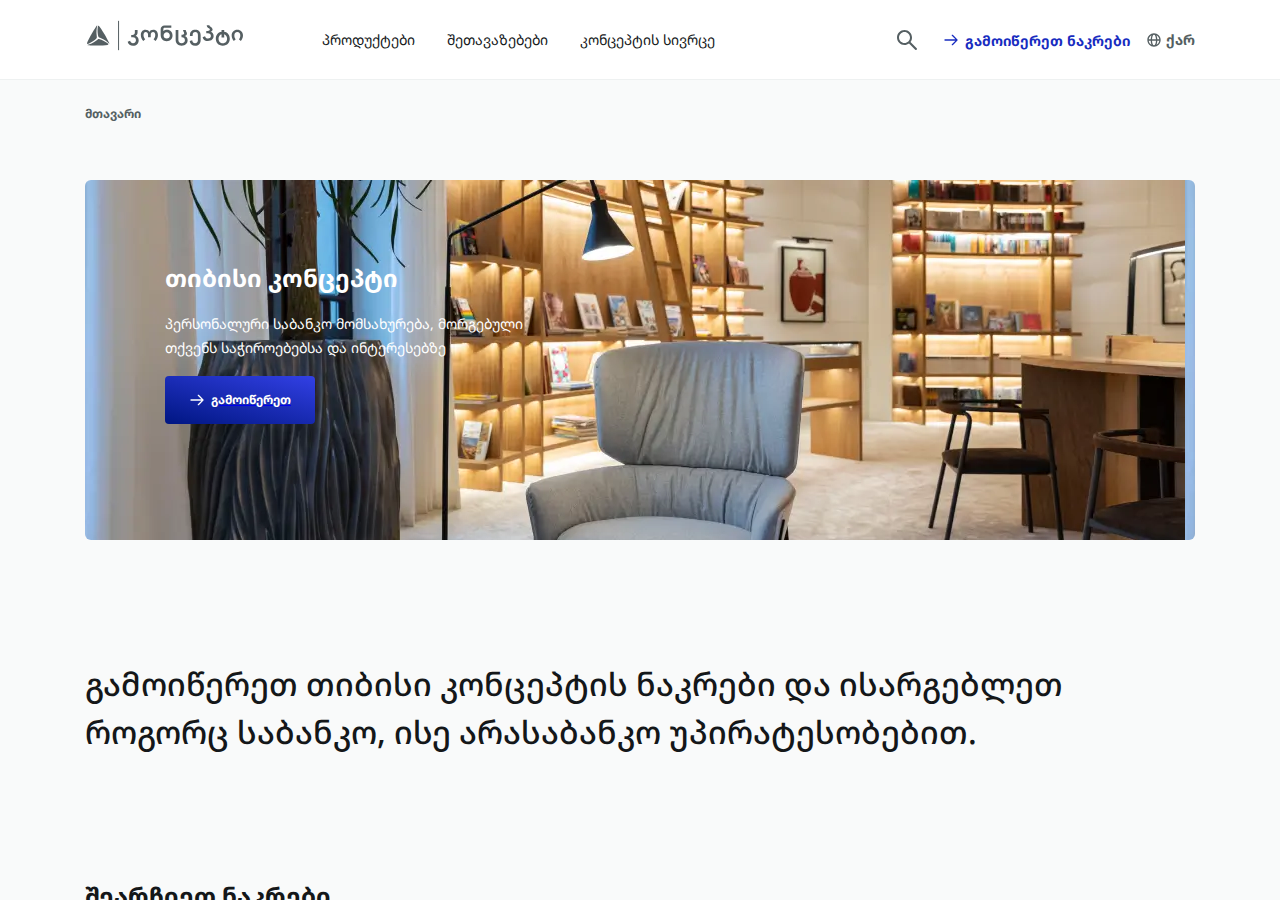
==== index.html @ fa8f5ee3 "added packages section" ====
<!DOCTYPE html>
<html lang="en">
  <head>
    <meta charset="UTF-8" />
    <meta name="viewport" content="width=device-width, initial-scale=1.0" />
    <link rel="preconnect" href="https://fonts.googleapis.com" />
    <link rel="preconnect" href="https://fonts.gstatic.com" crossorigin />
    <link
      href="https://fonts.googleapis.com/css2?family=Noto+Sans+Georgian:wght@100..900&display=swap"
      rel="stylesheet"
    />
    <link rel="stylesheet" href="./css/reset.css" />
    <link rel="stylesheet" href="./css/styles.css" />
    <link rel="stylesheet" href="./css/header.css" />
    <link rel="stylesheet" href="./css/content.css" />
    <title>თიბისი კონცეპტი | TBC Concept</title>
  </head>
  <body>
    <div class="wrapper">
      <div class="default-layout">
        <header class="header">
          <div class="header-container">
            <div class="header-logo">
              <svg
                id="Layer_1"
                data-name="Layer 1"
                xmlns="http://www.w3.org/2000/svg"
                version="1.1"
                width="165"
                height="32"
                viewbox="0 0 165 32"
                fill="currentColor"
              >
                <path
                  d="M81.72,12.35c-1.84,0-3.11,1.39-3.11,3.09s1.15,3.09,3.11,3.09,3.1-1.39,3.1-3.09-1.26-3.09-3.1-3.09ZM68.36,9.65c2.85,0,4.6,2.21,4.6,5.38h0c0,2.48-.88,4.38-2.47,5.91l-1.94-1.63c.9-1.01,1.71-2.58,1.71-4.27,0-1.81-.91-2.92-2.24-2.92s-2.27.86-2.27,2.67v2.57h-2.71v-2.57c0-1.81-.94-2.67-2.27-2.67s-2.24,1.11-2.24,2.92v.16c.05,1.64.83,3.14,1.71,4.12l-1.94,1.63c-1.59-1.53-2.47-3.42-2.47-5.9h0s0-.14,0-.14c.05-3.1,1.78-5.24,4.6-5.24,1.99,0,3.4.9,3.96,2.25.57-1.35,1.97-2.25,3.96-2.25ZM152.31,9.65c3.48,0,5.68,2.6,5.68,5.72,0,2.34-.77,4.13-2.16,5.57l-1.95-1.61c1.09-1.4,1.41-2.67,1.41-3.95,0-1.83-1.02-3.27-2.97-3.27s-2.97,1.44-2.97,3.27c0,1.28.31,2.55,1.41,3.95l-1.95,1.61c-1.39-1.44-2.16-3.23-2.16-5.57,0-3.11,2.2-5.72,5.68-5.72ZM124.49,5.33v.12c0,1.21,3.11,1.73,3.11,4.12,0,1.18-.93,2-2.04,2.25,1.9.61,3.08,2.11,3.08,4.27,0,2.87-2.15,4.97-5.7,4.97-2.57,0-4.77-1.44-5.34-3.91l2.44-1.01c.39,1.49,1.5,2.45,2.9,2.45,1.97,0,2.97-1.15,2.97-2.55,0-1.64-1.15-2.68-2.97-2.68h-1.67v-2.45h1.52c1.31,0,2.08-.49,2.08-1.33,0-1.54-3.11-1.58-3.11-4.06v-.18h2.73ZM86.32,5.41v2.45h-6.62c-.99,0-1.33.59-1.33,1.33v2.1c.78-1.19,2.48-1.55,3.64-1.55,3.5,0,5.52,2.52,5.52,5.7s-2.18,5.7-5.81,5.7-6.05-2.43-6.05-6.2v-5.67c0-2.13,1.44-3.86,3.88-3.86h6.78ZM136.74,14.33c-2.26.48-3.15,2.49-3.2,4.38.06,2.17,1.21,4.49,4.27,4.49s4.21-2.32,4.27-4.49c-.05-1.86-.9-3.82-3.07-4.35.07.39.21,1.28.21,1.99v1.19h-2.71v-1.19c0-.72.15-1.65.22-2.02ZM139.23,9.94v.57c0,.42-.05.92-.11,1.33,3.88.56,5.69,3.65,5.69,6.87,0,3.56-2.22,6.96-7,6.96s-7-3.4-7-6.96c0-3.25,1.85-6.37,5.81-6.88-.06-.41-.11-.89-.11-1.31v-.57h2.71ZM100.78,9.94v.12c0,1.49,1.15,1.84,1.15,3.41,0,1.49-.97,2.24-2.37,2.52,2.02.55,3.08,1.93,3.08,4.21,0,3.04-2.2,5.46-6,5.46s-5.98-2.55-5.98-5.68v-10.05h2.71v10.05c0,1.65,1.1,3.2,3.27,3.2s3.27-1.45,3.27-3.05c0-1.78-1.15-2.93-2.97-2.93h-.46v-2.45h1.04c1.04,0,1.67-.55,1.67-1.39,0-1.22-1.15-1.44-1.15-3.26v-.18h2.73ZM110.29,9.65c3.31,0,5.35,1.92,5.35,5.35v5.39c0,3.05-2.1,5.28-5.47,5.28-3.02,0-5.13-1.65-5.47-4.69l2.48-.69c.22,1.93,1.31,2.91,2.85,2.91,2.04,0,2.88-1.26,2.88-2.86v-5.31c0-1.66-.89-2.92-2.62-2.92s-2.64,1.26-2.64,2.92v.97h-2.71v-.99c0-3.42,2.03-5.35,5.35-5.35ZM52.59,9.94v2.38c0,1.67-.69,2.85-1.98,3.5,1.93.71,3.08,2.3,3.08,4.58,0,3.05-2.15,5.28-5.7,5.28-2.57,0-4.77-1.44-5.34-3.91l2.44-1.01c.39,1.49,1.5,2.45,2.9,2.45,1.97,0,2.97-1.26,2.97-2.86,0-1.78-1.15-2.99-2.97-2.99h-1.79v-2.45h1.18c1.69,0,2.48-.99,2.48-2.38v-2.57h2.73Z"
                  class="cls-2"
                ></path>
                <path
                  d="M13.92,5.92c.11.06.26.23.29.26,1.47,1.7,4.2,6.2,5.31,8.09,1.39,2.36,4.58,8.29,4.85,9.07.03.08,0,.18-.07.23-.08.05-.17.09-.4-.15-1.24-1.25-4.11-3.68-8.84-5.6-.25-.1-.47-.19-.68-.28-.66-.33-1.03-.82-1.21-1.5-.53-2.01-.91-5.76-.39-9,.02-.11.08-.5.21-.8.21-.45.6-.5.92-.32ZM12.14,5.48c.09.04.16.1.07.41-.47,1.7-1.14,5.39-.45,10.44.04.26.07.5.09.73.04.74-.2,1.3-.69,1.79-1.48,1.46-4.54,3.66-7.61,4.83-.11.04-.47.18-.8.21-.5.05-.74-.26-.74-.63,0-.13.07-.34.08-.38.74-2.12,3.29-6.73,4.37-8.63,1.35-2.38,4.91-8.1,5.45-8.73.05-.07.15-.1.23-.06ZM14.62,19.18c2.01.55,5.45,2.09,8,4.16.09.07.39.32.58.58.29.41.14.77-.18.95-.11.06-.33.11-.37.12-2.21.42-7.48.53-9.67.54-2.74.02-9.49-.19-10.3-.34-.09-.01-.16-.08-.17-.17,0-.1,0-.19.32-.27,1.71-.45,5.25-1.71,9.28-4.84.21-.16.4-.31.58-.44.62-.41,1.23-.48,1.9-.3Z"
                  class="cls-2"
                ></path>
                <rect
                  x="33.06"
                  y=".84"
                  width=".99"
                  height="29.32"
                  class="cls-1"
                ></rect>
              </svg>
            </div>
            <nav class="header-navigation">
              <div class="nav-btn-wrapper">
                <div class="nav-btn">
                  <p>პროდუქტები</p>
                </div>
                <div class="nav-btn-dropdown"></div>
              </div>
              <div class="nav-btn-wrapper">
                <div class="nav-btn">შეთავაზებები</div>
                <div class="nav-btn-dropdown"></div>
              </div>
              <div class="nav-btn-wrapper">
                <div class="nav-btn">კონცეპტის სივრცე</div>
                <div class="nav-btn-dropdown"></div>
              </div>
            </nav>
            <div class="header-right-section">
              <div class="search-btn">
                <svg
                  width="24"
                  height="24"
                  viewbox="0 0 24 24"
                  fill="currentColor"
                  xmlns="http://www.w3.org/2000/svg"
                >
                  <path
                    d="M21.7 20.3L15.5 14C16.5 12.7 17 11.2 17 9.5C17 5.4 13.6 2 9.5 2C5.4 2 2 5.4 2 9.5C2 13.6 5.4 17 9.5 17C11.2 17 12.8 16.4 14 15.5L20.2 21.7C20.4 21.9 20.7 22 20.9 22C21.1 22 21.4 21.9 21.6 21.7C22.1 21.3 22.1 20.7 21.7 20.3ZM4 9.5C4 6.5 6.5 4 9.5 4C12.5 4 15 6.5 15 9.5C15 12.5 12.5 15 9.5 15C6.5 15 4 12.5 4 9.5Z"
                  ></path>
                </svg>
              </div>
              <a
                href="./redirect-page.html"
                target="_blank"
                class="arrow-box-redirect"
                ><div class="arrow-btn">
                  <svg
                    width="16"
                    height="16"
                    viewbox="0 0 16 16"
                    fill="currentColor"
                    xmlns="http://www.w3.org/2000/svg"
                  >
                    <path
                      d="M9.7987 2.86675L14.4654 7.53341C14.732 7.80008 14.732 8.20008 14.4654 8.46675L9.7987 13.1334C9.53203 13.4001 9.13203 13.4001 8.86537 13.1334C8.5987 12.8667 8.5987 12.4667 8.86537 12.2001L12.3987 8.66675H1.9987C1.5987 8.66675 1.33203 8.40008 1.33203 8.00008C1.33203 7.60008 1.5987 7.33341 1.9987 7.33341H12.3987L8.86537 3.80008C8.73203 3.66675 8.66536 3.53341 8.66536 3.33341C8.66536 3.13341 8.73203 3.00008 8.86537 2.86675C9.13203 2.60008 9.53203 2.60008 9.7987 2.86675Z"
                    ></path>
                  </svg>
                </div>
                <div class="arrow-box-text">გამოიწერეთ ნაკრები</div></a
              >
              <div class="lang-box">
                <div class="lang-icon">
                  <svg
                    width="16"
                    height="16"
                    viewbox="0 0 16 16"
                    fill="currentColor"
                    xmlns="http://www.w3.org/2000/svg"
                  >
                    <path
                      d="M14.6654 7.99992C14.6654 4.32659 11.672 1.33325 7.9987 1.33325C4.32536 1.33325 1.33203 4.32659 1.33203 7.99992C1.33203 11.6733 4.32536 14.6666 7.9987 14.6666C11.672 14.6666 14.6654 11.6733 14.6654 7.99992ZM13.2854 7.33325H11.3187C11.2587 5.83325 10.972 4.37325 10.4587 3.26659C11.9787 4.05992 13.072 5.55992 13.292 7.33325H13.2854ZM7.9987 13.3333C6.9787 13.3333 6.1387 11.2999 6.0187 8.66659H9.98536C9.86536 11.2999 9.02536 13.3333 8.00536 13.3333H7.9987ZM6.0187 7.33325C6.1387 4.69992 6.9787 2.66659 7.9987 2.66659C9.0187 2.66659 9.8587 4.69992 9.9787 7.33325H6.01203H6.0187ZM5.54536 3.26659C5.02536 4.37325 4.74536 5.82659 4.68536 7.33325H2.7187C2.9387 5.55992 4.03203 4.05992 5.55203 3.26659H5.54536ZM2.71203 8.66659H4.6787C4.7387 10.1666 5.02536 11.6266 5.5387 12.7333C4.0187 11.9399 2.92536 10.4399 2.70536 8.66659H2.71203ZM10.452 12.7333C10.972 11.6266 11.252 10.1733 11.312 8.66659H13.2787C13.0587 10.4399 11.9654 11.9399 10.4454 12.7333H10.452Z"
                    ></path>
                  </svg>
                </div>
                <div>ქარ</div>
              </div>
            </div>
          </div>
        </header>
        <div class="content-wrapper">
          <div class="cards-container">
            <div class="path-wrapper">
              <p class="path">მთავარი</p>
            </div>
            <section class="section-main">
              <div class="banner-container">
                <div class="banner-inner-content">
                  <h1 class="text-tbc-concept">თიბისი კონცეპტი</h1>
                  <p class="tbc-concept-cap">
                    პერსონალური საბანკო მომსახურება, მორგებული თქვენს
                    საჭიროებებსა და ინტერესებზე
                  </p>
                  <a href="./redirect-page.html" target="_blank">
                    <button class="subscribe-button">
                      <svg
                        width="16"
                        height="16"
                        viewbox="0 0 16 16"
                        fill="currentColor"
                        xmlns="http://www.w3.org/2000/svg"
                      >
                        <path
                          d="M9.7987 2.86675L14.4654 7.53341C14.732 7.80008 14.732 8.20008 14.4654 8.46675L9.7987 13.1334C9.53203 13.4001 9.13203 13.4001 8.86537 13.1334C8.5987 12.8667 8.5987 12.4667 8.86537 12.2001L12.3987 8.66675H1.9987C1.5987 8.66675 1.33203 8.40008 1.33203 8.00008C1.33203 7.60008 1.5987 7.33341 1.9987 7.33341H12.3987L8.86537 3.80008C8.73203 3.66675 8.66536 3.53341 8.66536 3.33341C8.66536 3.13341 8.73203 3.00008 8.86537 2.86675C9.13203 2.60008 9.53203 2.60008 9.7987 2.86675Z"
                        ></path>
                      </svg>
                      გამოიწერეთ
                    </button>
                  </a>
                </div>
              </div>
            </section>
            <section class="section-subscribe-message">
              <div class="subscribe-message-wrapper">
                <p class="subscribe-message-text">
                  გამოიწერეთ თიბისი კონცეპტის ნაკრები და ისარგებლეთ როგორც საბანკო, ისე არასაბანკო უპირატესობებით. 
                </p>
              </div>
            </section>
            <section class="section-choose-package">
              <div class="packages-wrapper">
                <div class="packages-heading">
                  <h2 class="packages-heading-text">შეარჩიეთ ნაკრები</h2>
                </div>
                <div class="packages">
                  <div class="package-digital package">
                    <div class="package-inner-content">
                      <h3 class="package-inner-content-text">ციფრული</h3>
                      <a class="package-redirect" href="./redirect-page.html" target="_blank"> 
                        <svg
                        width="16"
                        height="16"
                        viewbox="0 0 16 16"
                        fill="currentColor"
                        xmlns="http://www.w3.org/2000/svg"
                      >
                        <path
                          d="M9.7987 2.86675L14.4654 7.53341C14.732 7.80008 14.732 8.20008 14.4654 8.46675L9.7987 13.1334C9.53203 13.4001 9.13203 13.4001 8.86537 13.1334C8.5987 12.8667 8.5987 12.4667 8.86537 12.2001L12.3987 8.66675H1.9987C1.5987 8.66675 1.33203 8.40008 1.33203 8.00008C1.33203 7.60008 1.5987 7.33341 1.9987 7.33341H12.3987L8.86537 3.80008C8.73203 3.66675 8.66536 3.53341 8.66536 3.33341C8.66536 3.13341 8.73203 3.00008 8.86537 2.86675C9.13203 2.60008 9.53203 2.60008 9.7987 2.86675Z"
                        ></path>
                      </svg>
                      იხილეთ მეტი
                      </a>
                    </div>
                    <img class="package-image package-image-digital" src="./images/package-digital.png"/>
                  </div>
                  <div class="package-360 package">
                    <div class="package-inner-content">
                      <h3 class="package-inner-content-text">360</h3>
                      <a class="package-redirect" href="./redirect-page.html" target="_blank"> 
                        <svg
                        width="16"
                        height="16"
                        viewbox="0 0 16 16"
                        fill="currentColor"
                        xmlns="http://www.w3.org/2000/svg"
                      >
                        <path
                          d="M9.7987 2.86675L14.4654 7.53341C14.732 7.80008 14.732 8.20008 14.4654 8.46675L9.7987 13.1334C9.53203 13.4001 9.13203 13.4001 8.86537 13.1334C8.5987 12.8667 8.5987 12.4667 8.86537 12.2001L12.3987 8.66675H1.9987C1.5987 8.66675 1.33203 8.40008 1.33203 8.00008C1.33203 7.60008 1.5987 7.33341 1.9987 7.33341H12.3987L8.86537 3.80008C8.73203 3.66675 8.66536 3.53341 8.66536 3.33341C8.66536 3.13341 8.73203 3.00008 8.86537 2.86675C9.13203 2.60008 9.53203 2.60008 9.7987 2.86675Z"
                        ></path>
                      </svg>
                      იხილეთ მეტი
                      </a>
                    </div>
                    <img class="package-image" src="./images/package-360.png"/>
                  </div>
                  <div class="package-premium package">
                    <div class="package-inner-content">
                      <h3 class="package-inner-content-text">პრემიუმი</h3>
                      <a class="package-redirect" href="./redirect-page.html" target="_blank"> 
                        <svg
                        width="16"
                        height="16"
                        viewbox="0 0 16 16"
                        fill="currentColor"
                        xmlns="http://www.w3.org/2000/svg"
                      >
                        <path
                          d="M9.7987 2.86675L14.4654 7.53341C14.732 7.80008 14.732 8.20008 14.4654 8.46675L9.7987 13.1334C9.53203 13.4001 9.13203 13.4001 8.86537 13.1334C8.5987 12.8667 8.5987 12.4667 8.86537 12.2001L12.3987 8.66675H1.9987C1.5987 8.66675 1.33203 8.40008 1.33203 8.00008C1.33203 7.60008 1.5987 7.33341 1.9987 7.33341H12.3987L8.86537 3.80008C8.73203 3.66675 8.66536 3.53341 8.66536 3.33341C8.66536 3.13341 8.73203 3.00008 8.86537 2.86675C9.13203 2.60008 9.53203 2.60008 9.7987 2.86675Z"
                        ></path>
                      </svg>
                      იხილეთ მეტი
                      </a>
                    </div>
                    <img class="package-image" src="./images/package-premium.png"/>
                  </div>
                </div>
              </div>
            </section>
          </div>
          <footer></footer>
        </div>
      </div>
    </div>
  </body>
</html>
---- css/styles.css ----
* {
    box-sizing: border-box;
    font-family: "Noto Sans Georgian", sans-serif !important;
}

body {
    color: #555f62;
    background-color: #f9fafa;
    font-size: 14px;
    font-weight: 400;
    line-height: 1.7;
}

.wrapper {
    min-height: 100vh;
    flex-direction: column;
    display: flex;
}
---- css/header.css ----
.header {
    z-index: 100;
    height: 80px;
    background-color: #fff;
    border-bottom: 1px solid #eef1f1;
    padding-left: 47px;
    padding-right: 47px;
    position: fixed;
    top: 0;
    bottom: auto;
    left: 0;
    right: 0;
}

.header-container {
    align-items: center;
    margin-left: auto;
    display: flex;
    z-index: 103;
    width: 100%;
    height: 100%;
    max-width: 1110px;
    grid-column-gap: 32px;
    justify-content: flex-start;
    margin-right: auto;
    position: relative;
}

.header-logo {
    width: 165px;
    display: inline-block;
    max-width: 100%;
}

.header-navigation {
    height: 100%;
    grid-column-gap: 32px;
    flex: 1;
    align-items: center;
    margin-left: 40px;
    margin-right: 40px;
    display: flex;
}

.nav-btn-wrapper {
    height: 100%;
    color: #141719;
    margin-left: 0;
    margin-right: 0;
}

.nav-btn {
    height: 100%;
    align-items: center;
    padding: 0;
    display: flex;
}

.nav-btn:hover,
.header-logo:hover,
.search-btn:hover {
    cursor: pointer;
}

.header-right-section {
    align-items: center;
    margin-left: auto;
    display: flex;
    grid-column-gap: 16px;
}

.search-btn {
    display: inline-block;
    max-width: 100%;
    justify-content: center;
    align-items: center;
    padding: 8px;
    transition: color .25s;
    display: flex;
}

.arrow-box-redirect {
    grid-column-gap: 6px;
    color: #182cc0;
    text-transform: uppercase;
    flex: none;
    align-items: center;
    font-size: 14px;
    font-weight: 700;
    line-height: 1.4;
    text-decoration: none;
    transition: color .25s ease-in-out;
    display: flex;
}

.arrow-btn {
    z-index: 2;
    justify-content: center;
    align-items: center;
    transition: transform .6s ease-in-out;
    display: flex;
    position: relative;
}

.arrow-box-text {
    z-index: 2;
    margin-top: 2px;
    transition: transform .6s ease-out;
    position: relative;
    display: inline-block;
}

.lang-box {
    z-index: 5;
    position: relative;
    height: 36px;
    grid-column-gap: 4px;
    cursor: pointer;
    border-radius: 4px;
    justify-content: center;
    align-items: center;
    font-weight: 700;
    display: flex;

}

.lang-icon {
    justify-content: center;
    align-items: center;
    display: flex;
}
---- css/content.css ----
.content-wrapper {
    height: calc(100vh - 80px);
    overflow-y: auto;
    scroll-behavior: smooth;
    margin-top: 80px;
}

.path-wrapper {
    margin: 24px 24px;
    width: 100%;
    max-width: 1110px;
    margin-left: auto;
    margin-right: auto;
}

.path {
    grid-column-gap: 4px;
    color: #555f62;
    flex-wrap: wrap;
    flex: 1;
    align-items: center;
    font-size: 12px;
    font-weight: bold;
    display: flex;
    overflow: hidden;
}

.section-main {
    padding-top: 32px;
    padding-bottom: 60px;
    padding-left: 47px;
    padding-right: 47px;
    position: relative;
}

.banner-container {
    color: #fff;
    border-radius: 6px;
    position: relative;
    background-image: url('../images/main-banner.webp');
    width: 100%;
    max-width: 1110px;
    margin-left: auto;
    margin-right: auto;
    opacity: 1;
}

.banner-inner-content {
    min-height: 360px;
    display: flex;
    flex-direction: column;
    z-index: 2;
    padding: 80px 0px 80px 80px;
    position: relative;
    height: 100%;
    max-width: 450px;
}

.text-tbc-concept {
    font-size: 24px;
    font-weight: 700;
    line-height: 1.5;
    margin-bottom: 16px;
}

.tbc-concept-cap {
    margin-bottom: 16px;
}

.subscribe-button {
    grid-column-gap: 6px;
    border: none;
    color: #fff;
    text-transform: uppercase;
    background-image: linear-gradient(15deg,#001682,#3240e5);
    border-radius: 4px;
    justify-content: center;
    align-items: center;
    padding: 16px 24px;
    font-size: 12px;
    font-weight: 700;
    line-height: 1.33;
    text-decoration: none;
    transition: all .25s ease-in-out;
    display: flex;
    position: relative;
    max-width: 151px;
    max-height: 50px;
}

.subscribe-button:hover {
    background-color: #3295ce;
    cursor: pointer;
}

.section-subscribe-message,
.section-choose-package {
    padding-top: 60px;
    padding-bottom: 60px;
    padding-left: 47px;
    padding-right: 47px;
    position: relative;
}

.subscribe-message-wrapper {
    width: 100%;
    max-width: 1110px;
    margin-left: auto;
    margin-right: auto;
}

.subscribe-message-text {
    color: #141719;
    font-size: 32px;
    font-weight: 500;
    line-height: 1.5;
}

.packages-wrapper {
    width: 100%;
    max-width: 1110px;
    margin-left: auto;
    margin-right: auto;
}

.package-inner-content {
    z-index: 2;
    height: 100%;
    grid-row-gap: 20px;
    flex-direction: column;
    justify-content: flex-end;
    align-items: flex-start;
    padding: 40px;
    display: flex;
    position: relative;
}

.package-inner-content-text {
    color: #ffffff;
    margin-top: 0;
    font-size: 24px;
    font-weight: 700;
}

.packages-heading {
    justify-content: space-between;
    align-items: center;
    margin-bottom: 36px;
    display: flex;
}

.packages-heading-text {
    color: #141719;
    margin-top: 0;
    font-size: 24px;
    font-weight: 700;
}

.packages {
    display: grid;
    grid-column-gap: 30px;
    grid-row-gap: 30px;
    grid-template-rows: auto auto;
    grid-template-columns: 1fr 1fr;
    grid-auto-columns: 1fr;
    align-items: stretch;
}

.package {
    min-height: 256px;
    grid-row-gap: 20px;
    color: #fff;
    background-color: #141719;
    border-radius: 8px;
    flex-direction: column;
    align-items: flex-start;
    text-decoration: none;
    position: relative;
    overflow: hidden;
}

.package:hover {
    cursor: pointer;
}

.package:hover .package-image {
    transform: scale(1.05);
}

.package-inner-content {
    z-index: 2;
    height: 100%;
    grid-row-gap: 20px;
    flex-direction: column;
    justify-content: flex-end;
    align-items: flex-start;
    padding: 40px;
    display: flex;
    position: relative;
}

.package-redirect {
    grid-column-gap: 6px;
    color: #ffffff;
    flex: none;
    align-items: center;
    font-size: 14px;
    font-weight: 700;
    line-height: 1.4;
    transition: color .25s ease-in-out;
    display: flex;
}

.package-redirect:hover {
    color: gray;
    text-decoration: none;
}

.package-image {
    width: 100%;
    height: 100%;
    opacity: .7;
    border-radius: 6px;
    position: absolute;
    top: 0;
    bottom: 0;
    left: 0;
    right: 0;
    overflow: hidden;
    object-fit: cover;
    transition: transform 0.25s ease-in-out;
}

.package-image:hover {
    transform: scale(1.3);
}

.package-360 {
    grid-area: span 2/span 1/span 2/span 1;
}
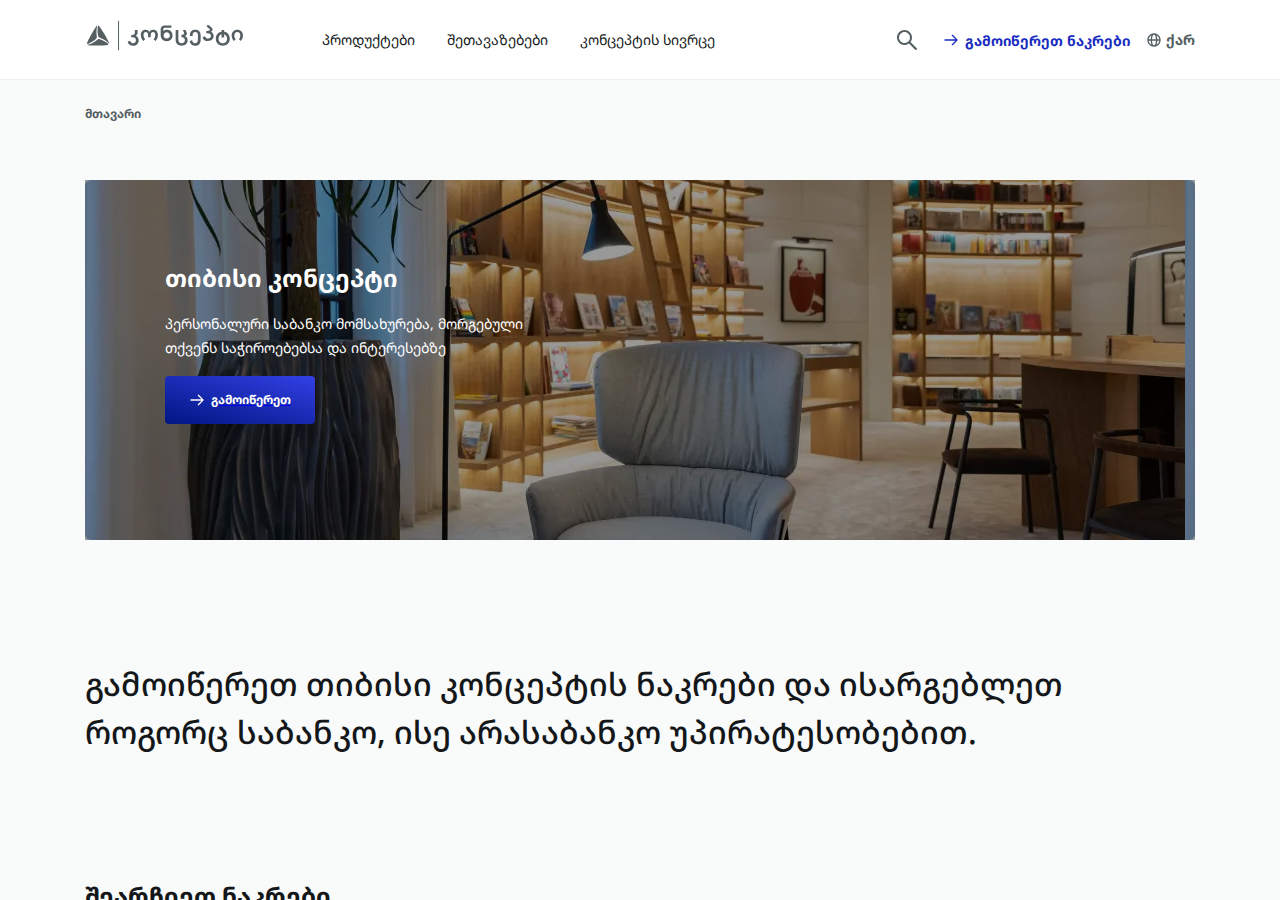
==== commit 3e6045a1: "added products slider and private banker sections" ====
--- a/index.html
+++ b/index.html
@@ -151,7 +151,8 @@
             <section class="section-subscribe-message">
               <div class="subscribe-message-wrapper">
                 <p class="subscribe-message-text">
-                  გამოიწერეთ თიბისი კონცეპტის ნაკრები და ისარგებლეთ როგორც საბანკო, ისე არასაბანკო უპირატესობებით. 
+                  გამოიწერეთ თიბისი კონცეპტის ნაკრები და ისარგებლეთ როგორც
+                  საბანკო, ისე არასაბანკო უპირატესობებით.
                 </p>
               </div>
             </section>
@@ -164,11 +165,110 @@
                   <div class="package-digital package">
                     <div class="package-inner-content">
                       <h3 class="package-inner-content-text">ციფრული</h3>
-                      <a class="package-redirect" href="./redirect-page.html" target="_blank"> 
+                      <a
+                        class="package-redirect"
+                        href="./redirect-page.html"
+                        target="_blank"
+                      >
                         <svg
+                          width="16"
+                          height="16"
+                          viewbox="0 0 16 16"
+                          fill="currentColor"
+                          xmlns="http://www.w3.org/2000/svg"
+                        >
+                          <path
+                            d="M9.7987 2.86675L14.4654 7.53341C14.732 7.80008 14.732 8.20008 14.4654 8.46675L9.7987 13.1334C9.53203 13.4001 9.13203 13.4001 8.86537 13.1334C8.5987 12.8667 8.5987 12.4667 8.86537 12.2001L12.3987 8.66675H1.9987C1.5987 8.66675 1.33203 8.40008 1.33203 8.00008C1.33203 7.60008 1.5987 7.33341 1.9987 7.33341H12.3987L8.86537 3.80008C8.73203 3.66675 8.66536 3.53341 8.66536 3.33341C8.66536 3.13341 8.73203 3.00008 8.86537 2.86675C9.13203 2.60008 9.53203 2.60008 9.7987 2.86675Z"
+                          ></path>
+                        </svg>
+                        იხილეთ მეტი
+                      </a>
+                    </div>
+                    <img
+                      class="package-image package-image-digital"
+                      src="./images/package-digital.png"
+                    />
+                  </div>
+                  <div class="package-360 package">
+                    <div class="package-inner-content">
+                      <h3 class="package-inner-content-text">360</h3>
+                      <a
+                        class="package-redirect"
+                        href="./redirect-page.html"
+                        target="_blank"
+                      >
+                        <svg
+                          width="16"
+                          height="16"
+                          viewbox="0 0 16 16"
+                          fill="currentColor"
+                          xmlns="http://www.w3.org/2000/svg"
+                        >
+                          <path
+                            d="M9.7987 2.86675L14.4654 7.53341C14.732 7.80008 14.732 8.20008 14.4654 8.46675L9.7987 13.1334C9.53203 13.4001 9.13203 13.4001 8.86537 13.1334C8.5987 12.8667 8.5987 12.4667 8.86537 12.2001L12.3987 8.66675H1.9987C1.5987 8.66675 1.33203 8.40008 1.33203 8.00008C1.33203 7.60008 1.5987 7.33341 1.9987 7.33341H12.3987L8.86537 3.80008C8.73203 3.66675 8.66536 3.53341 8.66536 3.33341C8.66536 3.13341 8.73203 3.00008 8.86537 2.86675C9.13203 2.60008 9.53203 2.60008 9.7987 2.86675Z"
+                          ></path>
+                        </svg>
+                        იხილეთ მეტი
+                      </a>
+                    </div>
+                    <img class="package-image" src="./images/package-360.png" />
+                  </div>
+                  <div class="package-premium package">
+                    <div class="package-inner-content">
+                      <h3 class="package-inner-content-text">პრემიუმი</h3>
+                      <a
+                        class="package-redirect"
+                        href="./redirect-page.html"
+                        target="_blank"
+                      >
+                        <svg
+                          width="16"
+                          height="16"
+                          viewbox="0 0 16 16"
+                          fill="currentColor"
+                          xmlns="http://www.w3.org/2000/svg"
+                        >
+                          <path
+                            d="M9.7987 2.86675L14.4654 7.53341C14.732 7.80008 14.732 8.20008 14.4654 8.46675L9.7987 13.1334C9.53203 13.4001 9.13203 13.4001 8.86537 13.1334C8.5987 12.8667 8.5987 12.4667 8.86537 12.2001L12.3987 8.66675H1.9987C1.5987 8.66675 1.33203 8.40008 1.33203 8.00008C1.33203 7.60008 1.5987 7.33341 1.9987 7.33341H12.3987L8.86537 3.80008C8.73203 3.66675 8.66536 3.53341 8.66536 3.33341C8.66536 3.13341 8.73203 3.00008 8.86537 2.86675C9.13203 2.60008 9.53203 2.60008 9.7987 2.86675Z"
+                          ></path>
+                        </svg>
+                        იხილეთ მეტი
+                      </a>
+                    </div>
+                    <img
+                      class="package-image"
+                      src="./images/package-premium.png"
+                    />
+                  </div>
+                </div>
+              </div>
+            </section>
+            <section class="section-statistics">
+              <div class="statistics-wrapper">
+                <div class="stat">
+                  <h1 class="stat-number">94 750</h1>
+                  <p class="stat-text">მომხმარებელი</p>
+                </div>
+                <div class="stat">
+                  <h1 class="stat-number">150+</h1>
+                  <p class="stat-text">ღონისძიება</p>
+                </div>
+                <div class="stat">
+                  <h1 class="stat-number">130+</h1>
+                  <p class="stat-text">შეთავაზება</p>
+                </div>
+              </div>
+            </section>
+            <section class="section-offers">
+              <div class="offers-wrapper">
+                <div class="heading-wrapper">
+                  <h2 class="offers-heading">შეთავაზებები</h2>
+                  <a href="./redirect-page.html" class="offers-redirect">
+                    <div class="arrow-btn">
+                      <svg
                         width="16"
                         height="16"
-                        viewbox="0 0 16 16"
+                        viewBox="0 0 16 16"
                         fill="currentColor"
                         xmlns="http://www.w3.org/2000/svg"
                       >
@@ -176,51 +276,260 @@
                           d="M9.7987 2.86675L14.4654 7.53341C14.732 7.80008 14.732 8.20008 14.4654 8.46675L9.7987 13.1334C9.53203 13.4001 9.13203 13.4001 8.86537 13.1334C8.5987 12.8667 8.5987 12.4667 8.86537 12.2001L12.3987 8.66675H1.9987C1.5987 8.66675 1.33203 8.40008 1.33203 8.00008C1.33203 7.60008 1.5987 7.33341 1.9987 7.33341H12.3987L8.86537 3.80008C8.73203 3.66675 8.66536 3.53341 8.66536 3.33341C8.66536 3.13341 8.73203 3.00008 8.86537 2.86675C9.13203 2.60008 9.53203 2.60008 9.7987 2.86675Z"
                         ></path>
                       </svg>
-                      იხილეთ მეტი
-                      </a>
-                    </div>
-                    <img class="package-image package-image-digital" src="./images/package-digital.png"/>
-                  </div>
-                  <div class="package-360 package">
-                    <div class="package-inner-content">
-                      <h3 class="package-inner-content-text">360</h3>
-                      <a class="package-redirect" href="./redirect-page.html" target="_blank"> 
-                        <svg
-                        width="16"
-                        height="16"
-                        viewbox="0 0 16 16"
-                        fill="currentColor"
-                        xmlns="http://www.w3.org/2000/svg"
-                      >
-                        <path
-                          d="M9.7987 2.86675L14.4654 7.53341C14.732 7.80008 14.732 8.20008 14.4654 8.46675L9.7987 13.1334C9.53203 13.4001 9.13203 13.4001 8.86537 13.1334C8.5987 12.8667 8.5987 12.4667 8.86537 12.2001L12.3987 8.66675H1.9987C1.5987 8.66675 1.33203 8.40008 1.33203 8.00008C1.33203 7.60008 1.5987 7.33341 1.9987 7.33341H12.3987L8.86537 3.80008C8.73203 3.66675 8.66536 3.53341 8.66536 3.33341C8.66536 3.13341 8.73203 3.00008 8.86537 2.86675C9.13203 2.60008 9.53203 2.60008 9.7987 2.86675Z"
-                        ></path>
-                      </svg>
-                      იხილეთ მეტი
-                      </a>
-                    </div>
-                    <img class="package-image" src="./images/package-360.png"/>
-                  </div>
-                  <div class="package-premium package">
-                    <div class="package-inner-content">
-                      <h3 class="package-inner-content-text">პრემიუმი</h3>
-                      <a class="package-redirect" href="./redirect-page.html" target="_blank"> 
-                        <svg
-                        width="16"
-                        height="16"
-                        viewbox="0 0 16 16"
-                        fill="currentColor"
-                        xmlns="http://www.w3.org/2000/svg"
-                      >
-                        <path
-                          d="M9.7987 2.86675L14.4654 7.53341C14.732 7.80008 14.732 8.20008 14.4654 8.46675L9.7987 13.1334C9.53203 13.4001 9.13203 13.4001 8.86537 13.1334C8.5987 12.8667 8.5987 12.4667 8.86537 12.2001L12.3987 8.66675H1.9987C1.5987 8.66675 1.33203 8.40008 1.33203 8.00008C1.33203 7.60008 1.5987 7.33341 1.9987 7.33341H12.3987L8.86537 3.80008C8.73203 3.66675 8.66536 3.53341 8.66536 3.33341C8.66536 3.13341 8.73203 3.00008 8.86537 2.86675C9.13203 2.60008 9.53203 2.60008 9.7987 2.86675Z"
-                        ></path>
-                      </svg>
-                      იხილეთ მეტი
-                      </a>
-                    </div>
-                    <img class="package-image" src="./images/package-premium.png"/>
-                  </div>
+                    </div>
+                    <div>ყველა შეთავაზება</div></a
+                  >
+                </div>
+                <div class="slider-wrapper">
+                  <div class="slider">
+                    <div class="offer-card">
+                      <div class="card-content-wrapper">
+                        <div class="card-images-wrapper">
+                          <img
+                            src="./images/iveria-beach.jpg"
+                            class="card-main-image"
+                          />
+                          <img
+                            src="./images/colosseum-logo.png"
+                            class="card-logo"
+                          />
+                        </div>
+                        <div class="card-info-wrapper">
+                          <div class="card-sec-text-wrapper">
+                            <p class="card-info-secondary-text">
+                              ჯაზ ფესტივალის შეთავაზებები
+                            </p>
+                          </div>
+                          <h3 class="card-info-main-text">
+                            IVERIA BEACH - დაიბრუნეთ 30%
+                          </h3>
+                        </div>
+                      </div>
+                    </div>
+                    <div class="offer-card">
+                      <div class="card-content-wrapper">
+                        <div class="card-images-wrapper">
+                          <img
+                            src="./images/tegeta-cars.png"
+                            class="card-main-image"
+                          />
+                          <img
+                            src="./images/tegeta-logo.png"
+                            class="card-logo"
+                          />
+                        </div>
+                        <div class="card-info-wrapper">
+                          <div class="card-sec-text-wrapper">
+                            <p class="card-info-secondary-text">ავტო</p>
+                            <p class="card-info-secondary-text">
+                              თეგეტა მოტორსი
+                            </p>
+                          </div>
+                          <h3 class="card-info-main-text">
+                            თეგეტა მოტორსი - 50% ფასდაკლება
+                          </h3>
+                        </div>
+                      </div>
+                    </div>
+                    <div class="offer-card">
+                      <div class="card-content-wrapper">
+                        <div class="card-images-wrapper">
+                          <img
+                            src="./images/tegeta-building.png"
+                            class="card-main-image"
+                          />
+                          <img
+                            src="./images/tegeta-logo.png"
+                            class="card-logo"
+                          />
+                        </div>
+                        <div class="card-info-wrapper">
+                          <div class="card-sec-text-wrapper">
+                            <p class="card-info-secondary-text">ავტო</p>
+                            <p class="card-info-secondary-text">
+                              ჯაზ ფესტივალის შეთავაზებები
+                            </p>
+                            <p class="card-info-secondary-text">
+                              თეგეტა მოტორსი
+                            </p>
+                          </div>
+                          <h3 class="card-info-main-text">
+                            თეგეტა მოტორსი - ბათუმი
+                          </h3>
+                        </div>
+                      </div>
+                    </div>
+                    <div class="offer-card">
+                      <div class="card-content-wrapper">
+                        <div class="card-images-wrapper">
+                          <img
+                            src="./images/meridien.png"
+                            class="card-main-image"
+                          />
+                          <img
+                            src="./images/meridien-logo.png"
+                            class="card-logo"
+                          />
+                        </div>
+                        <div class="card-info-wrapper">
+                          <div class="card-sec-text-wrapper">
+                            <p class="card-info-secondary-text">დასვენება</p>
+                            <p class="card-info-secondary-text">ვიზა</p>
+                            <p class="card-info-secondary-text">
+                              ჯაზ ფესტივალის შეთავაზებები
+                            </p>
+                          </div>
+                          <h3 class="card-info-main-text">
+                            Le Meridien Batumi - 15%-იანი ფასდაკლება
+                          </h3>
+                        </div>
+                      </div>
+                    </div>
+                    <div class="offer-card">
+                      <div class="card-content-wrapper">
+                        <div class="card-images-wrapper">
+                          <img
+                            src="./images/colosseum.png"
+                            class="card-main-image"
+                          />
+                          <img
+                            src="./images/colosseum-logo.png"
+                            class="card-logo"
+                          />
+                        </div>
+                        <div class="card-info-wrapper">
+                          <div class="card-sec-text-wrapper">
+                            <p class="card-info-secondary-text">დასვენება</p>
+                            <p class="card-info-secondary-text">ვიზა</p>
+                            <p class="card-info-secondary-text">
+                              ჯაზ ფესტივალის შეთავაზებები
+                            </p>
+                          </div>
+                          <h3 class="card-info-main-text">
+                            IVERIA BEACH - დაიბრუნეთ 30%
+                          </h3>
+                        </div>
+                      </div>
+                    </div>
+                  </div>
+                  <div class="slider-scrollbar">
+                    <div class="slider-scrollbar-thumb"></div>
+                  </div>
+                </div>
+              </div>
+            </section>
+            <section class="section-digital-bank">
+              <div class="digital-bank-wrapper">
+                <div class="digital-bank-inner-content">
+                  <h2 class="digital-bank-main-text">ციფრული ბანკი</h2>
+                  <p class="digital-bank-caption">
+                    შეასრულეთ საბანკო ოპერაციები დისტანციურად, ციფრული ბანკის
+                    დახმარებით
+                  </p>
+                  <div class="get-app-buttons-wrapper">
+                    <a
+                      href="https://play.google.com/store/apps/details?id=com.icomvision.bsc.tbc&hl=en"
+                      target="_blank"
+                      class="get-app-btn"
+                    >
+                      <img
+                        src="./images/google-play-logo.svg"
+                      />
+                    </a>
+                    <a
+                      href="https://apps.apple.com/us/app/tbc-bank/id766598432"
+                      target="_blank"
+                      class="get-app-btn"
+                    >
+                      <img
+                        src="./images/app-store-logo.svg"
+                      />
+                    </a>
+                  </div>
+                </div>
+                <img src="./images/smartphone.png" class="smartphone-img" />
+              </div>
+            </section>
+            <section class="section-products">
+              <div class="offers-wrapper">
+                <div class="heading-wrapper">
+                  <h2 class="offers-heading">პროდუქტები</h2>
+                </div>
+                <div class="slider-wrapper">
+                  <div class="slider">
+                    <div class="product-card">
+                      <div class="card-content-wrapper">
+                        <div class="card-images-wrapper">
+                          <img
+                            src="./images/package-digital.png"
+                            class="card-main-image"
+                          />
+                        </div>
+                        <div class="card-info-wrapper">
+                          <h3 class="card-info-main-text">
+                            ციფრული
+                          </h3>
+                            <p class="product-card-info-secondary-text">
+                              თიბისი კონცეპტის ციფრული ნაკრები განკუთვნილია მათთვის, ვისთვისაც <strong>საბანკო მომსახურებით სარგებლობა ყოველდღიურობის ნაწილია</strong>, ვინც აქტიურად მოიხმარს <strong>არასაბანკო პროდუქტებსა და შეთავაზებებს</strong> და ვისაც ურჩევნია დამოუკიდებლად, <strong>პირადი ბანკირის გარეშე</strong> მართოს საკუთარი ფინანსები და საბანკო ოპერაციები.
+                            </p>
+                        </div>
+                      </div>
+                    </div>
+                    <div class="product-card">
+                      <div class="card-content-wrapper">
+                        <div class="card-images-wrapper">
+                          <img
+                            src="./images/package-premium.png"
+                            class="card-main-image"
+                          />
+                        </div>
+                        <div class="card-info-wrapper">
+                          <h3 class="card-info-main-text">
+                            პრემიუმი
+                          </h3>
+                            <p class="product-card-info-secondary-text">
+                              თიბისი კონცეპტის მომხმარებლებთან ურთიერთობის ერთ-ერთი ფორმატი - <strong>პრემიუმ ნაკრები</strong>, სხვა საბანკო და არასაბანკო უპირატესობებთან ერთად, <strong>პირადი ბანკირის მომსახურებას</strong> გულისხმობს. პირადი ბანკირის მთავარი ამოცანა მომხარებლისთვის ცხოვრების გამარტივება და მისთვის უმაღლესი ხარისხის მომსახურების უზრუნველყოფაა.
+                            </p>
+                        </div>
+                      </div>
+                    </div>
+                    <div class="product-card">
+                      <div class="card-content-wrapper">
+                        <div class="card-images-wrapper">
+                          <img
+                            src="./images/package-360.png"
+                            class="card-main-image"
+                          />
+                        </div>
+                        <div class="card-info-wrapper">
+                          <h3 class="card-info-main-text">
+                            360
+                          </h3>
+                            <p class="product-card-info-secondary-text">
+                              <strong>თიბისი კონცეპტის 360</strong> ნაკრები განკუთვნილია მათთვის, ვისაც სხვა საბანკო და არასაბანკო უპიტარესობებთან ერთად, კიდევ უფრო <strong>მეტი ფინანსური ინსტრუმენტი</strong> და <strong>გაზრდილი შესაძლებლობები</strong> ესაჭიროება.
+                            </p>
+                        </div>
+                      </div>
+                    </div>
+                  </div>
+                  <div class="slider-scrollbar">
+                    <div class="slider-scrollbar-thumb"></div>
+                  </div>
+                </div>
+              </div>
+            </section>
+            <section class="section-main">
+              <div class="banner-container-banker banner-container">
+                <div class="banner-inner-content">
+                  <h1 class="text-tbc-concept">პირადი ბანკირი</h1>
+                  <p class="tbc-concept-cap">
+                    თქვენი სანდო პარტნიორი ფინანსურ რჩევებსა და ოპერაციებში
+                  </p>
+                  <a href="./redirect-page.html" target="_blank">
+                    <button class="subscribe-button">
+                      გაიგეთ მეტი
+                    </button>
+                  </a>
                 </div>
               </div>
             </section>
@@ -229,5 +538,6 @@
         </div>
       </div>
     </div>
+    <script src="./main.js"></script>
   </body>
 </html>
--- a/css/header.css
+++ b/css/header.css
@@ -93,6 +93,10 @@
     display: flex;
 }
 
+.arrow-box-redirect:hover {
+    color: #3295ce;
+}
+
 .arrow-btn {
     z-index: 2;
     justify-content: center;
--- a/css/content.css
+++ b/css/content.css
@@ -1,3 +1,7 @@
+strong {
+    font-weight: 700;
+}
+
 .content-wrapper {
     height: calc(100vh - 80px);
     overflow-y: auto;
@@ -71,7 +75,6 @@
     grid-column-gap: 6px;
     border: none;
     color: #fff;
-    text-transform: uppercase;
     background-image: linear-gradient(15deg,#001682,#3240e5);
     border-radius: 4px;
     justify-content: center;
@@ -94,7 +97,10 @@
 }
 
 .section-subscribe-message,
-.section-choose-package {
+.section-choose-package,
+.section-statistics,
+.section-offers,
+.section-products {
     padding-top: 60px;
     padding-bottom: 60px;
     padding-left: 47px;
@@ -149,7 +155,9 @@
     display: flex;
 }
 
-.packages-heading-text {
+.packages-heading-text,
+.offers-heading,
+.digital-bank-main-text {
     color: #141719;
     margin-top: 0;
     font-size: 24px;
@@ -238,3 +246,317 @@
 .package-360 {
     grid-area: span 2/span 1/span 2/span 1;
 }
+
+.statistics-wrapper {
+    width: 100%;
+    max-width: 1110px;
+    margin-left: auto;
+    margin-right: auto;
+    grid-column-gap: 30px;
+    display: flex;
+}
+
+.stat {
+    grid-row-gap: 16px;
+    background-color: #fff;
+    border-radius: 8px;
+    flex-direction: column;
+    flex: 1;
+    align-items: flex-start;
+    padding: 40px 48px;
+    font-size: 16px;
+    font-weight: 500;
+    display: flex;
+}
+
+.stat-number {
+    color: #141719;
+    font-size: 44px;
+    font-weight: 700;
+    line-height: 1.3;
+}
+
+.stat-text {
+    display: block;
+    margin-block-start: 1em;
+    margin-block-end: 1em;
+    margin-inline-start: 0px;
+    margin-inline-end: 0px;
+    unicode-bidi: isolate;
+    margin-bottom: 0;
+}
+
+.offers-wrapper {
+    width: 100%;
+    max-width: 1110px;
+    margin-left: auto;
+    margin-right: auto;
+}
+
+.heading-wrapper {
+    justify-content: space-between;
+    align-items: center;
+    margin-bottom: 36px;
+    display: flex;
+}
+
+.offers-redirect {
+    grid-column-gap: 6px;
+    color: #182cc0;
+    text-transform: uppercase;
+    flex: none;
+    align-items: center;
+    font-size: 14px;
+    font-weight: 700;
+    line-height: 1.4;
+    text-decoration: none;
+    transition: color .25s ease-in-out;
+    display: flex;
+}
+
+.offers-redirect:hover {
+    color: #3295ce;
+}
+
+.slider-wrapper {
+    margin-left: auto;
+    margin-right: auto;
+    position: relative;
+    overflow: hidden;
+    list-style: none;
+    padding: 0;
+    z-index: 1;
+    cursor: grab;
+    touch-action: pan-y;
+}
+
+.slider {
+    position: relative;
+    width: 100%;
+    height: 100%;
+    z-index: 1;
+    display: flex;
+    box-sizing: content-box;
+    flex-direction: row;
+    padding-bottom: 38px;
+    overflow-x: scroll;
+    overflow-x: hidden;
+}
+
+.offer-card {
+    width: 421.843px;
+    margin-right: 30px;
+    flex-shrink: 0;
+    height: auto;
+    position: relative;
+    user-select: none;
+}
+
+.card-content-wrapper {
+    width: 100%;
+    max-width: 100%;
+    height: 100%;
+    border: 1px solid #e1e4e5;
+    border-radius: 8px;
+    flex-direction: column;
+    font-size: 14px;
+    text-decoration: none;
+    transition: box-shadow .4s ease-in-out, background-color .4s ease-in-out;
+    display: flex;
+    cursor: pointer;
+}
+
+.card-images-wrapper {
+    border-top-left-radius: 8px;
+    border-top-right-radius: 8px;
+    padding-top: 60%;
+    position: relative;
+    overflow: hidden;
+    display: block;
+}
+
+.card-logo {
+    position: absolute;
+    top: 16px;
+    right: 0;
+    width: 78px;
+    height: 56px;
+    display: flex;
+    justify-content: center;
+    align-items: center;
+    background-color: #fff;
+    border-radius: 6px 0 0 6px;
+    overflow: hidden;
+}
+
+.card-main-image {
+    height: 102%;
+    -o-object-fit: cover;
+    object-fit: cover;
+    transition: all .25s ease-in-out;
+    width: 100%;
+    position: absolute;
+    top: 0;
+    bottom: 0;
+    left: 0;
+    right: 0;
+    transition: transform 0.25s ease-in-out;
+    -webkit-user-drag: none;
+}
+
+.card-main-image:hover {
+    transform: translateY(-5px);
+}
+
+.card-info-wrapper {
+    grid-row-gap: 16px;
+    flex-direction: column;
+    align-items: flex-start;
+    padding: 28px;
+    display: flex;
+}
+
+.card-sec-text-wrapper {
+    display: flex;
+    flex-direction: row;
+    flex-wrap: nowrap;
+}
+
+.card-info-secondary-text {
+    color: #6f787b;
+    margin-bottom: 4px;
+    font-size: 12px;
+    font-weight: 700;
+    margin-right: 12px;
+}
+
+.card-info-main-text {
+    overflow: hidden;
+    display: -webkit-box;
+    -webkit-box-orient: vertical;
+    color: #141719;
+    margin-top: 0;
+    font-size: 16px;
+    font-weight: 700;
+}
+
+.slider-scrollbar {
+    height: 2px;
+    background-color: #d1d5d6;
+    border-radius: 1px;
+    position: absolute;
+    top: auto;
+    bottom: 0;
+    left: 0;
+    right: 0;
+}
+
+.slider-scrollbar-thumb {
+    width: 300px;
+    height: 2px;
+    transition-duration: 0ms;
+    background: #182cc0;
+    border-radius: 1px;
+}
+
+.section-digital-bank {
+    background-color: #fff;
+    padding-left: 47px;
+    padding-right: 47px;
+    position: relative;
+}
+
+.digital-bank-wrapper {
+    width: 100%;
+    max-width: 1110px;
+    margin-left: auto;
+    margin-right: auto;
+    min-height: 374px;
+    justify-content: flex-start;
+    align-items: center;
+    padding-top: 32px;
+    padding-bottom: 32px;
+    display: flex;
+    flex-direction: row;
+    position: relative;
+}
+
+.digital-bank-inner-content {
+    width: 55%;
+    grid-row-gap: 16px;
+    flex-direction: column;
+    flex: none;
+    align-items: flex-start;
+    display: flex;
+}
+
+.get-app-buttons-wrapper {
+    grid-column-gap: 16px;
+    grid-row-gap: 16px;
+    flex-wrap: wrap;
+    margin-top: 8px;
+    display: flex;
+}
+
+.get-app-btn {
+    color: #fff;
+    text-transform: uppercase;
+    border: 1px solid #e1e4e5;
+    border-radius: 4px;
+    justify-content: center;
+    align-items: center;
+    padding: 16px 32px;
+    font-size: 12px;
+    font-weight: 700;
+    line-height: 1.33;
+    display: flex;
+}
+
+.get-app-btn:hover {
+    background-color: #f7f7f7;
+}
+
+.smartphone-img {
+    max-height: 90%;
+    -o-object-fit: contain;
+    object-fit: contain;
+    -o-object-position: 100% 100%;
+    object-position: 100% 100%;
+    align-self: flex-end;
+    position: absolute;
+    top: auto;
+    bottom: 0;
+    left: auto;
+    right: 0;
+}
+
+.product-card {
+    width: 421.843px;
+    margin-right: 30px;
+    flex-shrink: 0;
+    height: auto;
+    position: relative;
+    transition-property: transform;
+    user-select: none;
+}
+.product-card-info-secondary-text {
+    -webkit-line-clamp: 4;
+    overflow: hidden;
+    display: -webkit-box;
+    -webkit-box-orient: vertical;
+}
+
+.banner-container-banker {
+    background-image: url('../images/private-banker.png') !important;
+}
+
+.banner-container::before {
+    content: '';
+    position: absolute;
+    top: 0;
+    left: 0;
+    width: 100%;
+    height: 100%;
+    background: rgba(0, 0, 0, 0.4);
+    z-index: 1;
+}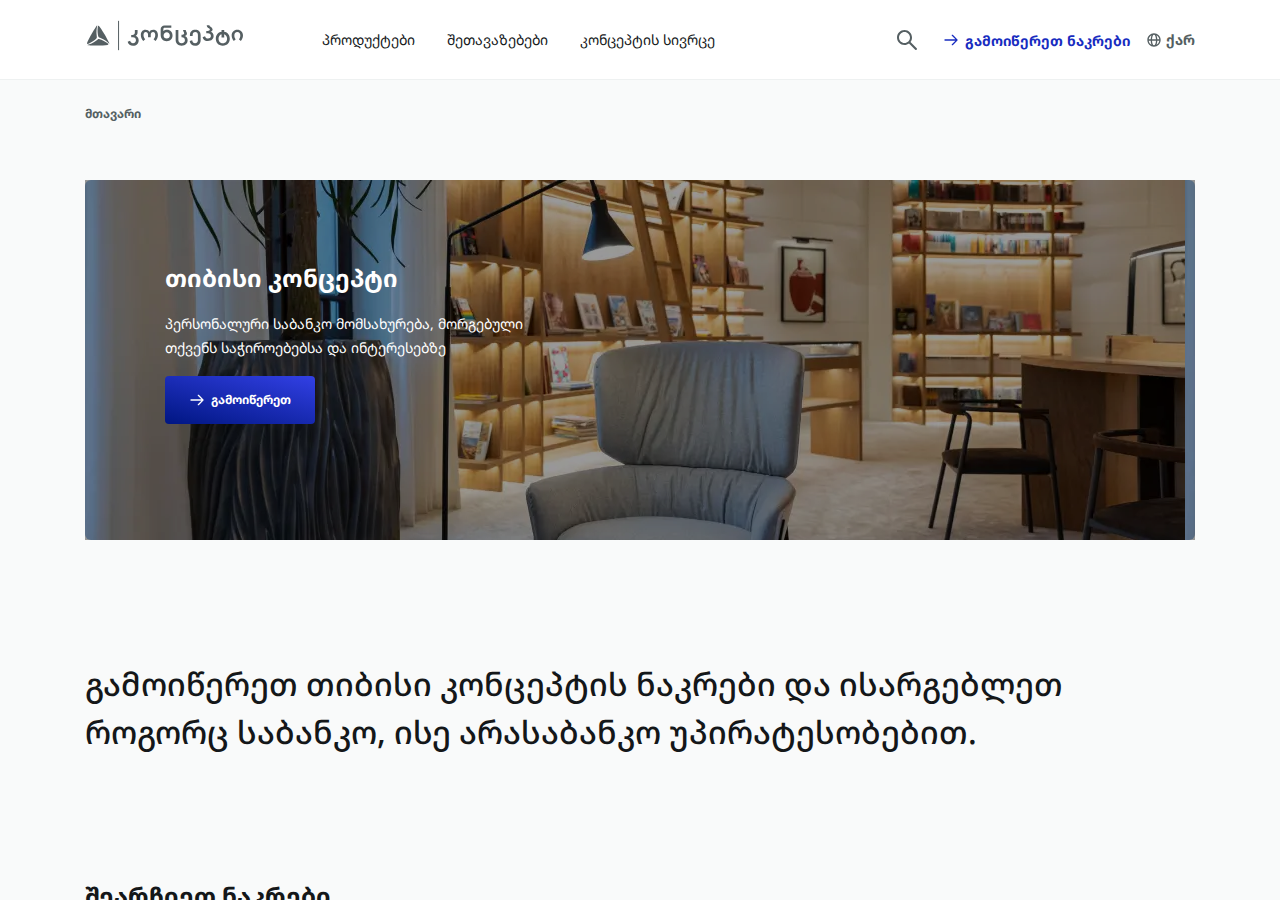
==== commit d8cc4847: "added footer, formatted code" ====
--- a/index.html
+++ b/index.html
@@ -1,543 +1,634 @@
 <!DOCTYPE html>
 <html lang="en">
-  <head>
-    <meta charset="UTF-8" />
-    <meta name="viewport" content="width=device-width, initial-scale=1.0" />
-    <link rel="preconnect" href="https://fonts.googleapis.com" />
-    <link rel="preconnect" href="https://fonts.gstatic.com" crossorigin />
-    <link
-      href="https://fonts.googleapis.com/css2?family=Noto+Sans+Georgian:wght@100..900&display=swap"
-      rel="stylesheet"
-    />
-    <link rel="stylesheet" href="./css/reset.css" />
-    <link rel="stylesheet" href="./css/styles.css" />
-    <link rel="stylesheet" href="./css/header.css" />
-    <link rel="stylesheet" href="./css/content.css" />
-    <title>თიბისი კონცეპტი | TBC Concept</title>
-  </head>
-  <body>
-    <div class="wrapper">
-      <div class="default-layout">
-        <header class="header">
-          <div class="header-container">
-            <div class="header-logo">
-              <svg
-                id="Layer_1"
-                data-name="Layer 1"
-                xmlns="http://www.w3.org/2000/svg"
-                version="1.1"
-                width="165"
-                height="32"
-                viewbox="0 0 165 32"
-                fill="currentColor"
-              >
-                <path
-                  d="M81.72,12.35c-1.84,0-3.11,1.39-3.11,3.09s1.15,3.09,3.11,3.09,3.1-1.39,3.1-3.09-1.26-3.09-3.1-3.09ZM68.36,9.65c2.85,0,4.6,2.21,4.6,5.38h0c0,2.48-.88,4.38-2.47,5.91l-1.94-1.63c.9-1.01,1.71-2.58,1.71-4.27,0-1.81-.91-2.92-2.24-2.92s-2.27.86-2.27,2.67v2.57h-2.71v-2.57c0-1.81-.94-2.67-2.27-2.67s-2.24,1.11-2.24,2.92v.16c.05,1.64.83,3.14,1.71,4.12l-1.94,1.63c-1.59-1.53-2.47-3.42-2.47-5.9h0s0-.14,0-.14c.05-3.1,1.78-5.24,4.6-5.24,1.99,0,3.4.9,3.96,2.25.57-1.35,1.97-2.25,3.96-2.25ZM152.31,9.65c3.48,0,5.68,2.6,5.68,5.72,0,2.34-.77,4.13-2.16,5.57l-1.95-1.61c1.09-1.4,1.41-2.67,1.41-3.95,0-1.83-1.02-3.27-2.97-3.27s-2.97,1.44-2.97,3.27c0,1.28.31,2.55,1.41,3.95l-1.95,1.61c-1.39-1.44-2.16-3.23-2.16-5.57,0-3.11,2.2-5.72,5.68-5.72ZM124.49,5.33v.12c0,1.21,3.11,1.73,3.11,4.12,0,1.18-.93,2-2.04,2.25,1.9.61,3.08,2.11,3.08,4.27,0,2.87-2.15,4.97-5.7,4.97-2.57,0-4.77-1.44-5.34-3.91l2.44-1.01c.39,1.49,1.5,2.45,2.9,2.45,1.97,0,2.97-1.15,2.97-2.55,0-1.64-1.15-2.68-2.97-2.68h-1.67v-2.45h1.52c1.31,0,2.08-.49,2.08-1.33,0-1.54-3.11-1.58-3.11-4.06v-.18h2.73ZM86.32,5.41v2.45h-6.62c-.99,0-1.33.59-1.33,1.33v2.1c.78-1.19,2.48-1.55,3.64-1.55,3.5,0,5.52,2.52,5.52,5.7s-2.18,5.7-5.81,5.7-6.05-2.43-6.05-6.2v-5.67c0-2.13,1.44-3.86,3.88-3.86h6.78ZM136.74,14.33c-2.26.48-3.15,2.49-3.2,4.38.06,2.17,1.21,4.49,4.27,4.49s4.21-2.32,4.27-4.49c-.05-1.86-.9-3.82-3.07-4.35.07.39.21,1.28.21,1.99v1.19h-2.71v-1.19c0-.72.15-1.65.22-2.02ZM139.23,9.94v.57c0,.42-.05.92-.11,1.33,3.88.56,5.69,3.65,5.69,6.87,0,3.56-2.22,6.96-7,6.96s-7-3.4-7-6.96c0-3.25,1.85-6.37,5.81-6.88-.06-.41-.11-.89-.11-1.31v-.57h2.71ZM100.78,9.94v.12c0,1.49,1.15,1.84,1.15,3.41,0,1.49-.97,2.24-2.37,2.52,2.02.55,3.08,1.93,3.08,4.21,0,3.04-2.2,5.46-6,5.46s-5.98-2.55-5.98-5.68v-10.05h2.71v10.05c0,1.65,1.1,3.2,3.27,3.2s3.27-1.45,3.27-3.05c0-1.78-1.15-2.93-2.97-2.93h-.46v-2.45h1.04c1.04,0,1.67-.55,1.67-1.39,0-1.22-1.15-1.44-1.15-3.26v-.18h2.73ZM110.29,9.65c3.31,0,5.35,1.92,5.35,5.35v5.39c0,3.05-2.1,5.28-5.47,5.28-3.02,0-5.13-1.65-5.47-4.69l2.48-.69c.22,1.93,1.31,2.91,2.85,2.91,2.04,0,2.88-1.26,2.88-2.86v-5.31c0-1.66-.89-2.92-2.62-2.92s-2.64,1.26-2.64,2.92v.97h-2.71v-.99c0-3.42,2.03-5.35,5.35-5.35ZM52.59,9.94v2.38c0,1.67-.69,2.85-1.98,3.5,1.93.71,3.08,2.3,3.08,4.58,0,3.05-2.15,5.28-5.7,5.28-2.57,0-4.77-1.44-5.34-3.91l2.44-1.01c.39,1.49,1.5,2.45,2.9,2.45,1.97,0,2.97-1.26,2.97-2.86,0-1.78-1.15-2.99-2.97-2.99h-1.79v-2.45h1.18c1.69,0,2.48-.99,2.48-2.38v-2.57h2.73Z"
-                  class="cls-2"
-                ></path>
-                <path
-                  d="M13.92,5.92c.11.06.26.23.29.26,1.47,1.7,4.2,6.2,5.31,8.09,1.39,2.36,4.58,8.29,4.85,9.07.03.08,0,.18-.07.23-.08.05-.17.09-.4-.15-1.24-1.25-4.11-3.68-8.84-5.6-.25-.1-.47-.19-.68-.28-.66-.33-1.03-.82-1.21-1.5-.53-2.01-.91-5.76-.39-9,.02-.11.08-.5.21-.8.21-.45.6-.5.92-.32ZM12.14,5.48c.09.04.16.1.07.41-.47,1.7-1.14,5.39-.45,10.44.04.26.07.5.09.73.04.74-.2,1.3-.69,1.79-1.48,1.46-4.54,3.66-7.61,4.83-.11.04-.47.18-.8.21-.5.05-.74-.26-.74-.63,0-.13.07-.34.08-.38.74-2.12,3.29-6.73,4.37-8.63,1.35-2.38,4.91-8.1,5.45-8.73.05-.07.15-.1.23-.06ZM14.62,19.18c2.01.55,5.45,2.09,8,4.16.09.07.39.32.58.58.29.41.14.77-.18.95-.11.06-.33.11-.37.12-2.21.42-7.48.53-9.67.54-2.74.02-9.49-.19-10.3-.34-.09-.01-.16-.08-.17-.17,0-.1,0-.19.32-.27,1.71-.45,5.25-1.71,9.28-4.84.21-.16.4-.31.58-.44.62-.41,1.23-.48,1.9-.3Z"
-                  class="cls-2"
-                ></path>
-                <rect
-                  x="33.06"
-                  y=".84"
-                  width=".99"
-                  height="29.32"
-                  class="cls-1"
-                ></rect>
-              </svg>
-            </div>
-            <nav class="header-navigation">
-              <div class="nav-btn-wrapper">
-                <div class="nav-btn">
-                  <p>პროდუქტები</p>
-                </div>
-                <div class="nav-btn-dropdown"></div>
-              </div>
-              <div class="nav-btn-wrapper">
-                <div class="nav-btn">შეთავაზებები</div>
-                <div class="nav-btn-dropdown"></div>
-              </div>
-              <div class="nav-btn-wrapper">
-                <div class="nav-btn">კონცეპტის სივრცე</div>
-                <div class="nav-btn-dropdown"></div>
-              </div>
-            </nav>
-            <div class="header-right-section">
-              <div class="search-btn">
-                <svg
-                  width="24"
-                  height="24"
-                  viewbox="0 0 24 24"
-                  fill="currentColor"
-                  xmlns="http://www.w3.org/2000/svg"
-                >
-                  <path
-                    d="M21.7 20.3L15.5 14C16.5 12.7 17 11.2 17 9.5C17 5.4 13.6 2 9.5 2C5.4 2 2 5.4 2 9.5C2 13.6 5.4 17 9.5 17C11.2 17 12.8 16.4 14 15.5L20.2 21.7C20.4 21.9 20.7 22 20.9 22C21.1 22 21.4 21.9 21.6 21.7C22.1 21.3 22.1 20.7 21.7 20.3ZM4 9.5C4 6.5 6.5 4 9.5 4C12.5 4 15 6.5 15 9.5C15 12.5 12.5 15 9.5 15C6.5 15 4 12.5 4 9.5Z"
-                  ></path>
-                </svg>
-              </div>
-              <a
-                href="./redirect-page.html"
-                target="_blank"
-                class="arrow-box-redirect"
-                ><div class="arrow-btn">
-                  <svg
-                    width="16"
-                    height="16"
-                    viewbox="0 0 16 16"
-                    fill="currentColor"
-                    xmlns="http://www.w3.org/2000/svg"
-                  >
-                    <path
-                      d="M9.7987 2.86675L14.4654 7.53341C14.732 7.80008 14.732 8.20008 14.4654 8.46675L9.7987 13.1334C9.53203 13.4001 9.13203 13.4001 8.86537 13.1334C8.5987 12.8667 8.5987 12.4667 8.86537 12.2001L12.3987 8.66675H1.9987C1.5987 8.66675 1.33203 8.40008 1.33203 8.00008C1.33203 7.60008 1.5987 7.33341 1.9987 7.33341H12.3987L8.86537 3.80008C8.73203 3.66675 8.66536 3.53341 8.66536 3.33341C8.66536 3.13341 8.73203 3.00008 8.86537 2.86675C9.13203 2.60008 9.53203 2.60008 9.7987 2.86675Z"
-                    ></path>
-                  </svg>
-                </div>
-                <div class="arrow-box-text">გამოიწერეთ ნაკრები</div></a
-              >
-              <div class="lang-box">
-                <div class="lang-icon">
-                  <svg
-                    width="16"
-                    height="16"
-                    viewbox="0 0 16 16"
-                    fill="currentColor"
-                    xmlns="http://www.w3.org/2000/svg"
-                  >
-                    <path
-                      d="M14.6654 7.99992C14.6654 4.32659 11.672 1.33325 7.9987 1.33325C4.32536 1.33325 1.33203 4.32659 1.33203 7.99992C1.33203 11.6733 4.32536 14.6666 7.9987 14.6666C11.672 14.6666 14.6654 11.6733 14.6654 7.99992ZM13.2854 7.33325H11.3187C11.2587 5.83325 10.972 4.37325 10.4587 3.26659C11.9787 4.05992 13.072 5.55992 13.292 7.33325H13.2854ZM7.9987 13.3333C6.9787 13.3333 6.1387 11.2999 6.0187 8.66659H9.98536C9.86536 11.2999 9.02536 13.3333 8.00536 13.3333H7.9987ZM6.0187 7.33325C6.1387 4.69992 6.9787 2.66659 7.9987 2.66659C9.0187 2.66659 9.8587 4.69992 9.9787 7.33325H6.01203H6.0187ZM5.54536 3.26659C5.02536 4.37325 4.74536 5.82659 4.68536 7.33325H2.7187C2.9387 5.55992 4.03203 4.05992 5.55203 3.26659H5.54536ZM2.71203 8.66659H4.6787C4.7387 10.1666 5.02536 11.6266 5.5387 12.7333C4.0187 11.9399 2.92536 10.4399 2.70536 8.66659H2.71203ZM10.452 12.7333C10.972 11.6266 11.252 10.1733 11.312 8.66659H13.2787C13.0587 10.4399 11.9654 11.9399 10.4454 12.7333H10.452Z"
-                    ></path>
-                  </svg>
-                </div>
-                <div>ქარ</div>
-              </div>
-            </div>
-          </div>
-        </header>
-        <div class="content-wrapper">
-          <div class="cards-container">
-            <div class="path-wrapper">
-              <p class="path">მთავარი</p>
-            </div>
-            <section class="section-main">
-              <div class="banner-container">
-                <div class="banner-inner-content">
-                  <h1 class="text-tbc-concept">თიბისი კონცეპტი</h1>
-                  <p class="tbc-concept-cap">
-                    პერსონალური საბანკო მომსახურება, მორგებული თქვენს
-                    საჭიროებებსა და ინტერესებზე
-                  </p>
-                  <a href="./redirect-page.html" target="_blank">
-                    <button class="subscribe-button">
-                      <svg
-                        width="16"
-                        height="16"
-                        viewbox="0 0 16 16"
-                        fill="currentColor"
-                        xmlns="http://www.w3.org/2000/svg"
-                      >
-                        <path
-                          d="M9.7987 2.86675L14.4654 7.53341C14.732 7.80008 14.732 8.20008 14.4654 8.46675L9.7987 13.1334C9.53203 13.4001 9.13203 13.4001 8.86537 13.1334C8.5987 12.8667 8.5987 12.4667 8.86537 12.2001L12.3987 8.66675H1.9987C1.5987 8.66675 1.33203 8.40008 1.33203 8.00008C1.33203 7.60008 1.5987 7.33341 1.9987 7.33341H12.3987L8.86537 3.80008C8.73203 3.66675 8.66536 3.53341 8.66536 3.33341C8.66536 3.13341 8.73203 3.00008 8.86537 2.86675C9.13203 2.60008 9.53203 2.60008 9.7987 2.86675Z"
-                        ></path>
-                      </svg>
-                      გამოიწერეთ
-                    </button>
-                  </a>
-                </div>
-              </div>
-            </section>
-            <section class="section-subscribe-message">
-              <div class="subscribe-message-wrapper">
-                <p class="subscribe-message-text">
-                  გამოიწერეთ თიბისი კონცეპტის ნაკრები და ისარგებლეთ როგორც
-                  საბანკო, ისე არასაბანკო უპირატესობებით.
-                </p>
-              </div>
-            </section>
-            <section class="section-choose-package">
-              <div class="packages-wrapper">
-                <div class="packages-heading">
-                  <h2 class="packages-heading-text">შეარჩიეთ ნაკრები</h2>
-                </div>
-                <div class="packages">
-                  <div class="package-digital package">
-                    <div class="package-inner-content">
-                      <h3 class="package-inner-content-text">ციფრული</h3>
-                      <a
-                        class="package-redirect"
-                        href="./redirect-page.html"
-                        target="_blank"
-                      >
-                        <svg
-                          width="16"
-                          height="16"
-                          viewbox="0 0 16 16"
-                          fill="currentColor"
-                          xmlns="http://www.w3.org/2000/svg"
-                        >
-                          <path
-                            d="M9.7987 2.86675L14.4654 7.53341C14.732 7.80008 14.732 8.20008 14.4654 8.46675L9.7987 13.1334C9.53203 13.4001 9.13203 13.4001 8.86537 13.1334C8.5987 12.8667 8.5987 12.4667 8.86537 12.2001L12.3987 8.66675H1.9987C1.5987 8.66675 1.33203 8.40008 1.33203 8.00008C1.33203 7.60008 1.5987 7.33341 1.9987 7.33341H12.3987L8.86537 3.80008C8.73203 3.66675 8.66536 3.53341 8.66536 3.33341C8.66536 3.13341 8.73203 3.00008 8.86537 2.86675C9.13203 2.60008 9.53203 2.60008 9.7987 2.86675Z"
-                          ></path>
-                        </svg>
-                        იხილეთ მეტი
-                      </a>
-                    </div>
-                    <img
-                      class="package-image package-image-digital"
-                      src="./images/package-digital.png"
-                    />
-                  </div>
-                  <div class="package-360 package">
-                    <div class="package-inner-content">
-                      <h3 class="package-inner-content-text">360</h3>
-                      <a
-                        class="package-redirect"
-                        href="./redirect-page.html"
-                        target="_blank"
-                      >
-                        <svg
-                          width="16"
-                          height="16"
-                          viewbox="0 0 16 16"
-                          fill="currentColor"
-                          xmlns="http://www.w3.org/2000/svg"
-                        >
-                          <path
-                            d="M9.7987 2.86675L14.4654 7.53341C14.732 7.80008 14.732 8.20008 14.4654 8.46675L9.7987 13.1334C9.53203 13.4001 9.13203 13.4001 8.86537 13.1334C8.5987 12.8667 8.5987 12.4667 8.86537 12.2001L12.3987 8.66675H1.9987C1.5987 8.66675 1.33203 8.40008 1.33203 8.00008C1.33203 7.60008 1.5987 7.33341 1.9987 7.33341H12.3987L8.86537 3.80008C8.73203 3.66675 8.66536 3.53341 8.66536 3.33341C8.66536 3.13341 8.73203 3.00008 8.86537 2.86675C9.13203 2.60008 9.53203 2.60008 9.7987 2.86675Z"
-                          ></path>
-                        </svg>
-                        იხილეთ მეტი
-                      </a>
-                    </div>
-                    <img class="package-image" src="./images/package-360.png" />
-                  </div>
-                  <div class="package-premium package">
-                    <div class="package-inner-content">
-                      <h3 class="package-inner-content-text">პრემიუმი</h3>
-                      <a
-                        class="package-redirect"
-                        href="./redirect-page.html"
-                        target="_blank"
-                      >
-                        <svg
-                          width="16"
-                          height="16"
-                          viewbox="0 0 16 16"
-                          fill="currentColor"
-                          xmlns="http://www.w3.org/2000/svg"
-                        >
-                          <path
-                            d="M9.7987 2.86675L14.4654 7.53341C14.732 7.80008 14.732 8.20008 14.4654 8.46675L9.7987 13.1334C9.53203 13.4001 9.13203 13.4001 8.86537 13.1334C8.5987 12.8667 8.5987 12.4667 8.86537 12.2001L12.3987 8.66675H1.9987C1.5987 8.66675 1.33203 8.40008 1.33203 8.00008C1.33203 7.60008 1.5987 7.33341 1.9987 7.33341H12.3987L8.86537 3.80008C8.73203 3.66675 8.66536 3.53341 8.66536 3.33341C8.66536 3.13341 8.73203 3.00008 8.86537 2.86675C9.13203 2.60008 9.53203 2.60008 9.7987 2.86675Z"
-                          ></path>
-                        </svg>
-                        იხილეთ მეტი
-                      </a>
-                    </div>
-                    <img
-                      class="package-image"
-                      src="./images/package-premium.png"
-                    />
-                  </div>
-                </div>
-              </div>
-            </section>
-            <section class="section-statistics">
-              <div class="statistics-wrapper">
-                <div class="stat">
-                  <h1 class="stat-number">94 750</h1>
-                  <p class="stat-text">მომხმარებელი</p>
-                </div>
-                <div class="stat">
-                  <h1 class="stat-number">150+</h1>
-                  <p class="stat-text">ღონისძიება</p>
-                </div>
-                <div class="stat">
-                  <h1 class="stat-number">130+</h1>
-                  <p class="stat-text">შეთავაზება</p>
-                </div>
-              </div>
-            </section>
-            <section class="section-offers">
-              <div class="offers-wrapper">
-                <div class="heading-wrapper">
-                  <h2 class="offers-heading">შეთავაზებები</h2>
-                  <a href="./redirect-page.html" class="offers-redirect">
-                    <div class="arrow-btn">
-                      <svg
-                        width="16"
-                        height="16"
-                        viewBox="0 0 16 16"
-                        fill="currentColor"
-                        xmlns="http://www.w3.org/2000/svg"
-                      >
-                        <path
-                          d="M9.7987 2.86675L14.4654 7.53341C14.732 7.80008 14.732 8.20008 14.4654 8.46675L9.7987 13.1334C9.53203 13.4001 9.13203 13.4001 8.86537 13.1334C8.5987 12.8667 8.5987 12.4667 8.86537 12.2001L12.3987 8.66675H1.9987C1.5987 8.66675 1.33203 8.40008 1.33203 8.00008C1.33203 7.60008 1.5987 7.33341 1.9987 7.33341H12.3987L8.86537 3.80008C8.73203 3.66675 8.66536 3.53341 8.66536 3.33341C8.66536 3.13341 8.73203 3.00008 8.86537 2.86675C9.13203 2.60008 9.53203 2.60008 9.7987 2.86675Z"
-                        ></path>
-                      </svg>
-                    </div>
-                    <div>ყველა შეთავაზება</div></a
-                  >
-                </div>
-                <div class="slider-wrapper">
-                  <div class="slider">
-                    <div class="offer-card">
-                      <div class="card-content-wrapper">
-                        <div class="card-images-wrapper">
-                          <img
-                            src="./images/iveria-beach.jpg"
-                            class="card-main-image"
-                          />
-                          <img
-                            src="./images/colosseum-logo.png"
-                            class="card-logo"
-                          />
-                        </div>
-                        <div class="card-info-wrapper">
-                          <div class="card-sec-text-wrapper">
-                            <p class="card-info-secondary-text">
-                              ჯაზ ფესტივალის შეთავაზებები
-                            </p>
-                          </div>
-                          <h3 class="card-info-main-text">
-                            IVERIA BEACH - დაიბრუნეთ 30%
-                          </h3>
-                        </div>
-                      </div>
-                    </div>
-                    <div class="offer-card">
-                      <div class="card-content-wrapper">
-                        <div class="card-images-wrapper">
-                          <img
-                            src="./images/tegeta-cars.png"
-                            class="card-main-image"
-                          />
-                          <img
-                            src="./images/tegeta-logo.png"
-                            class="card-logo"
-                          />
-                        </div>
-                        <div class="card-info-wrapper">
-                          <div class="card-sec-text-wrapper">
-                            <p class="card-info-secondary-text">ავტო</p>
-                            <p class="card-info-secondary-text">
-                              თეგეტა მოტორსი
-                            </p>
-                          </div>
-                          <h3 class="card-info-main-text">
-                            თეგეტა მოტორსი - 50% ფასდაკლება
-                          </h3>
-                        </div>
-                      </div>
-                    </div>
-                    <div class="offer-card">
-                      <div class="card-content-wrapper">
-                        <div class="card-images-wrapper">
-                          <img
-                            src="./images/tegeta-building.png"
-                            class="card-main-image"
-                          />
-                          <img
-                            src="./images/tegeta-logo.png"
-                            class="card-logo"
-                          />
-                        </div>
-                        <div class="card-info-wrapper">
-                          <div class="card-sec-text-wrapper">
-                            <p class="card-info-secondary-text">ავტო</p>
-                            <p class="card-info-secondary-text">
-                              ჯაზ ფესტივალის შეთავაზებები
-                            </p>
-                            <p class="card-info-secondary-text">
-                              თეგეტა მოტორსი
-                            </p>
-                          </div>
-                          <h3 class="card-info-main-text">
-                            თეგეტა მოტორსი - ბათუმი
-                          </h3>
-                        </div>
-                      </div>
-                    </div>
-                    <div class="offer-card">
-                      <div class="card-content-wrapper">
-                        <div class="card-images-wrapper">
-                          <img
-                            src="./images/meridien.png"
-                            class="card-main-image"
-                          />
-                          <img
-                            src="./images/meridien-logo.png"
-                            class="card-logo"
-                          />
-                        </div>
-                        <div class="card-info-wrapper">
-                          <div class="card-sec-text-wrapper">
-                            <p class="card-info-secondary-text">დასვენება</p>
-                            <p class="card-info-secondary-text">ვიზა</p>
-                            <p class="card-info-secondary-text">
-                              ჯაზ ფესტივალის შეთავაზებები
-                            </p>
-                          </div>
-                          <h3 class="card-info-main-text">
-                            Le Meridien Batumi - 15%-იანი ფასდაკლება
-                          </h3>
-                        </div>
-                      </div>
-                    </div>
-                    <div class="offer-card">
-                      <div class="card-content-wrapper">
-                        <div class="card-images-wrapper">
-                          <img
-                            src="./images/colosseum.png"
-                            class="card-main-image"
-                          />
-                          <img
-                            src="./images/colosseum-logo.png"
-                            class="card-logo"
-                          />
-                        </div>
-                        <div class="card-info-wrapper">
-                          <div class="card-sec-text-wrapper">
-                            <p class="card-info-secondary-text">დასვენება</p>
-                            <p class="card-info-secondary-text">ვიზა</p>
-                            <p class="card-info-secondary-text">
-                              ჯაზ ფესტივალის შეთავაზებები
-                            </p>
-                          </div>
-                          <h3 class="card-info-main-text">
-                            IVERIA BEACH - დაიბრუნეთ 30%
-                          </h3>
-                        </div>
-                      </div>
-                    </div>
-                  </div>
-                  <div class="slider-scrollbar">
-                    <div class="slider-scrollbar-thumb"></div>
-                  </div>
-                </div>
-              </div>
-            </section>
-            <section class="section-digital-bank">
-              <div class="digital-bank-wrapper">
-                <div class="digital-bank-inner-content">
-                  <h2 class="digital-bank-main-text">ციფრული ბანკი</h2>
-                  <p class="digital-bank-caption">
-                    შეასრულეთ საბანკო ოპერაციები დისტანციურად, ციფრული ბანკის
-                    დახმარებით
-                  </p>
-                  <div class="get-app-buttons-wrapper">
-                    <a
-                      href="https://play.google.com/store/apps/details?id=com.icomvision.bsc.tbc&hl=en"
-                      target="_blank"
-                      class="get-app-btn"
-                    >
-                      <img
-                        src="./images/google-play-logo.svg"
-                      />
-                    </a>
-                    <a
-                      href="https://apps.apple.com/us/app/tbc-bank/id766598432"
-                      target="_blank"
-                      class="get-app-btn"
-                    >
-                      <img
-                        src="./images/app-store-logo.svg"
-                      />
-                    </a>
-                  </div>
-                </div>
-                <img src="./images/smartphone.png" class="smartphone-img" />
-              </div>
-            </section>
-            <section class="section-products">
-              <div class="offers-wrapper">
-                <div class="heading-wrapper">
-                  <h2 class="offers-heading">პროდუქტები</h2>
-                </div>
-                <div class="slider-wrapper">
-                  <div class="slider">
-                    <div class="product-card">
-                      <div class="card-content-wrapper">
-                        <div class="card-images-wrapper">
-                          <img
-                            src="./images/package-digital.png"
-                            class="card-main-image"
-                          />
-                        </div>
-                        <div class="card-info-wrapper">
-                          <h3 class="card-info-main-text">
-                            ციფრული
-                          </h3>
-                            <p class="product-card-info-secondary-text">
-                              თიბისი კონცეპტის ციფრული ნაკრები განკუთვნილია მათთვის, ვისთვისაც <strong>საბანკო მომსახურებით სარგებლობა ყოველდღიურობის ნაწილია</strong>, ვინც აქტიურად მოიხმარს <strong>არასაბანკო პროდუქტებსა და შეთავაზებებს</strong> და ვისაც ურჩევნია დამოუკიდებლად, <strong>პირადი ბანკირის გარეშე</strong> მართოს საკუთარი ფინანსები და საბანკო ოპერაციები.
-                            </p>
-                        </div>
-                      </div>
-                    </div>
-                    <div class="product-card">
-                      <div class="card-content-wrapper">
-                        <div class="card-images-wrapper">
-                          <img
-                            src="./images/package-premium.png"
-                            class="card-main-image"
-                          />
-                        </div>
-                        <div class="card-info-wrapper">
-                          <h3 class="card-info-main-text">
-                            პრემიუმი
-                          </h3>
-                            <p class="product-card-info-secondary-text">
-                              თიბისი კონცეპტის მომხმარებლებთან ურთიერთობის ერთ-ერთი ფორმატი - <strong>პრემიუმ ნაკრები</strong>, სხვა საბანკო და არასაბანკო უპირატესობებთან ერთად, <strong>პირადი ბანკირის მომსახურებას</strong> გულისხმობს. პირადი ბანკირის მთავარი ამოცანა მომხარებლისთვის ცხოვრების გამარტივება და მისთვის უმაღლესი ხარისხის მომსახურების უზრუნველყოფაა.
-                            </p>
-                        </div>
-                      </div>
-                    </div>
-                    <div class="product-card">
-                      <div class="card-content-wrapper">
-                        <div class="card-images-wrapper">
-                          <img
-                            src="./images/package-360.png"
-                            class="card-main-image"
-                          />
-                        </div>
-                        <div class="card-info-wrapper">
-                          <h3 class="card-info-main-text">
-                            360
-                          </h3>
-                            <p class="product-card-info-secondary-text">
-                              <strong>თიბისი კონცეპტის 360</strong> ნაკრები განკუთვნილია მათთვის, ვისაც სხვა საბანკო და არასაბანკო უპიტარესობებთან ერთად, კიდევ უფრო <strong>მეტი ფინანსური ინსტრუმენტი</strong> და <strong>გაზრდილი შესაძლებლობები</strong> ესაჭიროება.
-                            </p>
-                        </div>
-                      </div>
-                    </div>
-                  </div>
-                  <div class="slider-scrollbar">
-                    <div class="slider-scrollbar-thumb"></div>
-                  </div>
-                </div>
-              </div>
-            </section>
-            <section class="section-main">
-              <div class="banner-container-banker banner-container">
-                <div class="banner-inner-content">
-                  <h1 class="text-tbc-concept">პირადი ბანკირი</h1>
-                  <p class="tbc-concept-cap">
-                    თქვენი სანდო პარტნიორი ფინანსურ რჩევებსა და ოპერაციებში
-                  </p>
-                  <a href="./redirect-page.html" target="_blank">
-                    <button class="subscribe-button">
-                      გაიგეთ მეტი
-                    </button>
-                  </a>
-                </div>
-              </div>
-            </section>
-          </div>
-          <footer></footer>
-        </div>
-      </div>
-    </div>
-    <script src="./main.js"></script>
-  </body>
+	<head>
+		<meta charset="UTF-8" />
+		<meta name="viewport" content="width=device-width, initial-scale=1.0" />
+		<link rel="preconnect" href="https://fonts.googleapis.com" />
+		<link rel="preconnect" href="https://fonts.gstatic.com" crossorigin />
+		<link href="https://fonts.googleapis.com/css2?family=Noto+Sans+Georgian:wght@100..900&display=swap" rel="stylesheet" />
+		<link rel="stylesheet" href="./css/reset.css" />
+		<link rel="stylesheet" href="./css/styles.css" />
+		<link rel="stylesheet" href="./css/header.css" />
+		<link rel="stylesheet" href="./css/content.css" />
+		<link rel="stylesheet" href="./css/footer.css" />
+		<title>თიბისი კონცეპტი | TBC Concept</title>
+	</head>
+	<body>
+		<div class="wrapper">
+			<div class="default-layout">
+				<header class="header">
+					<div class="header-container">
+						<div class="header-logo">
+							<svg id="Layer_1" data-name="Layer 1" xmlns="http://www.w3.org/2000/svg" version="1.1" width="165" height="32" viewbox="0 0 165 32" fill="currentColor">
+								<path
+									d="M81.72,12.35c-1.84,0-3.11,1.39-3.11,3.09s1.15,3.09,3.11,3.09,3.1-1.39,3.1-3.09-1.26-3.09-3.1-3.09ZM68.36,9.65c2.85,0,4.6,2.21,4.6,5.38h0c0,2.48-.88,4.38-2.47,5.91l-1.94-1.63c.9-1.01,1.71-2.58,1.71-4.27,0-1.81-.91-2.92-2.24-2.92s-2.27.86-2.27,2.67v2.57h-2.71v-2.57c0-1.81-.94-2.67-2.27-2.67s-2.24,1.11-2.24,2.92v.16c.05,1.64.83,3.14,1.71,4.12l-1.94,1.63c-1.59-1.53-2.47-3.42-2.47-5.9h0s0-.14,0-.14c.05-3.1,1.78-5.24,4.6-5.24,1.99,0,3.4.9,3.96,2.25.57-1.35,1.97-2.25,3.96-2.25ZM152.31,9.65c3.48,0,5.68,2.6,5.68,5.72,0,2.34-.77,4.13-2.16,5.57l-1.95-1.61c1.09-1.4,1.41-2.67,1.41-3.95,0-1.83-1.02-3.27-2.97-3.27s-2.97,1.44-2.97,3.27c0,1.28.31,2.55,1.41,3.95l-1.95,1.61c-1.39-1.44-2.16-3.23-2.16-5.57,0-3.11,2.2-5.72,5.68-5.72ZM124.49,5.33v.12c0,1.21,3.11,1.73,3.11,4.12,0,1.18-.93,2-2.04,2.25,1.9.61,3.08,2.11,3.08,4.27,0,2.87-2.15,4.97-5.7,4.97-2.57,0-4.77-1.44-5.34-3.91l2.44-1.01c.39,1.49,1.5,2.45,2.9,2.45,1.97,0,2.97-1.15,2.97-2.55,0-1.64-1.15-2.68-2.97-2.68h-1.67v-2.45h1.52c1.31,0,2.08-.49,2.08-1.33,0-1.54-3.11-1.58-3.11-4.06v-.18h2.73ZM86.32,5.41v2.45h-6.62c-.99,0-1.33.59-1.33,1.33v2.1c.78-1.19,2.48-1.55,3.64-1.55,3.5,0,5.52,2.52,5.52,5.7s-2.18,5.7-5.81,5.7-6.05-2.43-6.05-6.2v-5.67c0-2.13,1.44-3.86,3.88-3.86h6.78ZM136.74,14.33c-2.26.48-3.15,2.49-3.2,4.38.06,2.17,1.21,4.49,4.27,4.49s4.21-2.32,4.27-4.49c-.05-1.86-.9-3.82-3.07-4.35.07.39.21,1.28.21,1.99v1.19h-2.71v-1.19c0-.72.15-1.65.22-2.02ZM139.23,9.94v.57c0,.42-.05.92-.11,1.33,3.88.56,5.69,3.65,5.69,6.87,0,3.56-2.22,6.96-7,6.96s-7-3.4-7-6.96c0-3.25,1.85-6.37,5.81-6.88-.06-.41-.11-.89-.11-1.31v-.57h2.71ZM100.78,9.94v.12c0,1.49,1.15,1.84,1.15,3.41,0,1.49-.97,2.24-2.37,2.52,2.02.55,3.08,1.93,3.08,4.21,0,3.04-2.2,5.46-6,5.46s-5.98-2.55-5.98-5.68v-10.05h2.71v10.05c0,1.65,1.1,3.2,3.27,3.2s3.27-1.45,3.27-3.05c0-1.78-1.15-2.93-2.97-2.93h-.46v-2.45h1.04c1.04,0,1.67-.55,1.67-1.39,0-1.22-1.15-1.44-1.15-3.26v-.18h2.73ZM110.29,9.65c3.31,0,5.35,1.92,5.35,5.35v5.39c0,3.05-2.1,5.28-5.47,5.28-3.02,0-5.13-1.65-5.47-4.69l2.48-.69c.22,1.93,1.31,2.91,2.85,2.91,2.04,0,2.88-1.26,2.88-2.86v-5.31c0-1.66-.89-2.92-2.62-2.92s-2.64,1.26-2.64,2.92v.97h-2.71v-.99c0-3.42,2.03-5.35,5.35-5.35ZM52.59,9.94v2.38c0,1.67-.69,2.85-1.98,3.5,1.93.71,3.08,2.3,3.08,4.58,0,3.05-2.15,5.28-5.7,5.28-2.57,0-4.77-1.44-5.34-3.91l2.44-1.01c.39,1.49,1.5,2.45,2.9,2.45,1.97,0,2.97-1.26,2.97-2.86,0-1.78-1.15-2.99-2.97-2.99h-1.79v-2.45h1.18c1.69,0,2.48-.99,2.48-2.38v-2.57h2.73Z"
+									class="cls-2"
+								></path>
+								<path
+									d="M13.92,5.92c.11.06.26.23.29.26,1.47,1.7,4.2,6.2,5.31,8.09,1.39,2.36,4.58,8.29,4.85,9.07.03.08,0,.18-.07.23-.08.05-.17.09-.4-.15-1.24-1.25-4.11-3.68-8.84-5.6-.25-.1-.47-.19-.68-.28-.66-.33-1.03-.82-1.21-1.5-.53-2.01-.91-5.76-.39-9,.02-.11.08-.5.21-.8.21-.45.6-.5.92-.32ZM12.14,5.48c.09.04.16.1.07.41-.47,1.7-1.14,5.39-.45,10.44.04.26.07.5.09.73.04.74-.2,1.3-.69,1.79-1.48,1.46-4.54,3.66-7.61,4.83-.11.04-.47.18-.8.21-.5.05-.74-.26-.74-.63,0-.13.07-.34.08-.38.74-2.12,3.29-6.73,4.37-8.63,1.35-2.38,4.91-8.1,5.45-8.73.05-.07.15-.1.23-.06ZM14.62,19.18c2.01.55,5.45,2.09,8,4.16.09.07.39.32.58.58.29.41.14.77-.18.95-.11.06-.33.11-.37.12-2.21.42-7.48.53-9.67.54-2.74.02-9.49-.19-10.3-.34-.09-.01-.16-.08-.17-.17,0-.1,0-.19.32-.27,1.71-.45,5.25-1.71,9.28-4.84.21-.16.4-.31.58-.44.62-.41,1.23-.48,1.9-.3Z"
+									class="cls-2"
+								></path>
+								<rect x="33.06" y=".84" width=".99" height="29.32" class="cls-1"></rect>
+							</svg>
+						</div>
+						<nav class="header-navigation">
+							<div class="nav-btn-wrapper">
+								<div class="nav-btn">
+									<p>პროდუქტები</p>
+								</div>
+								<div class="nav-btn-dropdown"></div>
+							</div>
+							<div class="nav-btn-wrapper">
+								<div class="nav-btn">შეთავაზებები</div>
+								<div class="nav-btn-dropdown"></div>
+							</div>
+							<div class="nav-btn-wrapper">
+								<div class="nav-btn">კონცეპტის სივრცე</div>
+								<div class="nav-btn-dropdown"></div>
+							</div>
+						</nav>
+						<div class="header-right-section">
+							<div class="search-btn">
+								<svg width="24" height="24" viewbox="0 0 24 24" fill="currentColor" xmlns="http://www.w3.org/2000/svg">
+									<path
+										d="M21.7 20.3L15.5 14C16.5 12.7 17 11.2 17 9.5C17 5.4 13.6 2 9.5 2C5.4 2 2 5.4 2 9.5C2 13.6 5.4 17 9.5 17C11.2 17 12.8 16.4 14 15.5L20.2 21.7C20.4 21.9 20.7 22 20.9 22C21.1 22 21.4 21.9 21.6 21.7C22.1 21.3 22.1 20.7 21.7 20.3ZM4 9.5C4 6.5 6.5 4 9.5 4C12.5 4 15 6.5 15 9.5C15 12.5 12.5 15 9.5 15C6.5 15 4 12.5 4 9.5Z"
+									></path>
+								</svg>
+							</div>
+							<a href="https://tbcconcept.ge/ge/products/kits" class="arrow-box-redirect">
+								<div class="arrow-btn">
+									<svg width="16" height="16" viewbox="0 0 16 16" fill="currentColor" xmlns="http://www.w3.org/2000/svg">
+										<path
+											d="M9.7987 2.86675L14.4654 7.53341C14.732 7.80008 14.732 8.20008 14.4654 8.46675L9.7987 13.1334C9.53203 13.4001 9.13203 13.4001 8.86537 13.1334C8.5987 12.8667 8.5987 12.4667 8.86537 12.2001L12.3987 8.66675H1.9987C1.5987 8.66675 1.33203 8.40008 1.33203 8.00008C1.33203 7.60008 1.5987 7.33341 1.9987 7.33341H12.3987L8.86537 3.80008C8.73203 3.66675 8.66536 3.53341 8.66536 3.33341C8.66536 3.13341 8.73203 3.00008 8.86537 2.86675C9.13203 2.60008 9.53203 2.60008 9.7987 2.86675Z"
+										></path>
+									</svg>
+								</div>
+								<div class="arrow-box-text">გამოიწერეთ ნაკრები</div>
+							</a>
+							<div class="lang-box">
+								<div class="lang-icon">
+									<svg width="16" height="16" viewbox="0 0 16 16" fill="currentColor" xmlns="http://www.w3.org/2000/svg">
+										<path
+											d="M14.6654 7.99992C14.6654 4.32659 11.672 1.33325 7.9987 1.33325C4.32536 1.33325 1.33203 4.32659 1.33203 7.99992C1.33203 11.6733 4.32536 14.6666 7.9987 14.6666C11.672 14.6666 14.6654 11.6733 14.6654 7.99992ZM13.2854 7.33325H11.3187C11.2587 5.83325 10.972 4.37325 10.4587 3.26659C11.9787 4.05992 13.072 5.55992 13.292 7.33325H13.2854ZM7.9987 13.3333C6.9787 13.3333 6.1387 11.2999 6.0187 8.66659H9.98536C9.86536 11.2999 9.02536 13.3333 8.00536 13.3333H7.9987ZM6.0187 7.33325C6.1387 4.69992 6.9787 2.66659 7.9987 2.66659C9.0187 2.66659 9.8587 4.69992 9.9787 7.33325H6.01203H6.0187ZM5.54536 3.26659C5.02536 4.37325 4.74536 5.82659 4.68536 7.33325H2.7187C2.9387 5.55992 4.03203 4.05992 5.55203 3.26659H5.54536ZM2.71203 8.66659H4.6787C4.7387 10.1666 5.02536 11.6266 5.5387 12.7333C4.0187 11.9399 2.92536 10.4399 2.70536 8.66659H2.71203ZM10.452 12.7333C10.972 11.6266 11.252 10.1733 11.312 8.66659H13.2787C13.0587 10.4399 11.9654 11.9399 10.4454 12.7333H10.452Z"
+										></path>
+									</svg>
+								</div>
+								<div>ქარ</div>
+							</div>
+						</div>
+					</div>
+				</header>
+				<div class="content-wrapper">
+					<div class="cards-container">
+						<div class="path-wrapper">
+							<p class="path">მთავარი</p>
+						</div>
+						<section class="section-main">
+							<div class="banner-container">
+								<div class="banner-inner-content">
+									<h1 class="text-tbc-concept">თიბისი კონცეპტი</h1>
+									<p class="tbc-concept-cap">
+										პერსონალური საბანკო მომსახურება, მორგებული თქვენს საჭიროებებსა და ინტერესებზე
+									</p>
+									<a href="./redirect-page.html" target="_blank" class="subscribe-button-redirect">
+										<button class="subscribe-button">
+											<svg width="16" height="16" viewbox="0 0 16 16" fill="currentColor" xmlns="http://www.w3.org/2000/svg">
+												<path
+													d="M9.7987 2.86675L14.4654 7.53341C14.732 7.80008 14.732 8.20008 14.4654 8.46675L9.7987 13.1334C9.53203 13.4001 9.13203 13.4001 8.86537 13.1334C8.5987 12.8667 8.5987 12.4667 8.86537 12.2001L12.3987 8.66675H1.9987C1.5987 8.66675 1.33203 8.40008 1.33203 8.00008C1.33203 7.60008 1.5987 7.33341 1.9987 7.33341H12.3987L8.86537 3.80008C8.73203 3.66675 8.66536 3.53341 8.66536 3.33341C8.66536 3.13341 8.73203 3.00008 8.86537 2.86675C9.13203 2.60008 9.53203 2.60008 9.7987 2.86675Z"
+												></path>
+											</svg>
+											გამოიწერეთ
+										</button>
+									</a>
+								</div>
+							</div>
+						</section>
+						<section class="section-subscribe-message">
+							<div class="subscribe-message-wrapper">
+								<p class="subscribe-message-text">
+									გამოიწერეთ თიბისი კონცეპტის ნაკრები და ისარგებლეთ როგორც საბანკო, ისე არასაბანკო უპირატესობებით.
+								</p>
+							</div>
+						</section>
+						<section class="section-choose-package">
+							<div class="packages-wrapper">
+								<div class="packages-heading">
+									<h2 class="packages-heading-text">შეარჩიეთ ნაკრები</h2>
+								</div>
+								<div class="packages">
+									<div class="package-digital package">
+										<div class="package-inner-content">
+											<h3 class="package-inner-content-text">ციფრული</h3>
+											<a class="package-redirect" href="./redirect-page.html" target="_blank">
+												<svg width="16" height="16" viewbox="0 0 16 16" fill="currentColor" xmlns="http://www.w3.org/2000/svg">
+													<path
+														d="M9.7987 2.86675L14.4654 7.53341C14.732 7.80008 14.732 8.20008 14.4654 8.46675L9.7987 13.1334C9.53203 13.4001 9.13203 13.4001 8.86537 13.1334C8.5987 12.8667 8.5987 12.4667 8.86537 12.2001L12.3987 8.66675H1.9987C1.5987 8.66675 1.33203 8.40008 1.33203 8.00008C1.33203 7.60008 1.5987 7.33341 1.9987 7.33341H12.3987L8.86537 3.80008C8.73203 3.66675 8.66536 3.53341 8.66536 3.33341C8.66536 3.13341 8.73203 3.00008 8.86537 2.86675C9.13203 2.60008 9.53203 2.60008 9.7987 2.86675Z"
+													></path>
+												</svg>
+												იხილეთ მეტი
+											</a>
+										</div>
+										<img class="package-image package-image-digital" src="./images/package-digital.png" />
+									</div>
+									<div class="package-360 package">
+										<div class="package-inner-content">
+											<h3 class="package-inner-content-text">360</h3>
+											<a class="package-redirect" href="./redirect-page.html" target="_blank">
+												<svg width="16" height="16" viewbox="0 0 16 16" fill="currentColor" xmlns="http://www.w3.org/2000/svg">
+													<path
+														d="M9.7987 2.86675L14.4654 7.53341C14.732 7.80008 14.732 8.20008 14.4654 8.46675L9.7987 13.1334C9.53203 13.4001 9.13203 13.4001 8.86537 13.1334C8.5987 12.8667 8.5987 12.4667 8.86537 12.2001L12.3987 8.66675H1.9987C1.5987 8.66675 1.33203 8.40008 1.33203 8.00008C1.33203 7.60008 1.5987 7.33341 1.9987 7.33341H12.3987L8.86537 3.80008C8.73203 3.66675 8.66536 3.53341 8.66536 3.33341C8.66536 3.13341 8.73203 3.00008 8.86537 2.86675C9.13203 2.60008 9.53203 2.60008 9.7987 2.86675Z"
+													></path>
+												</svg>
+												იხილეთ მეტი
+											</a>
+										</div>
+										<img class="package-image" src="./images/package-360.png" />
+									</div>
+									<div class="package-premium package">
+										<div class="package-inner-content">
+											<h3 class="package-inner-content-text">პრემიუმი</h3>
+											<a class="package-redirect" href="./redirect-page.html" target="_blank">
+												<svg width="16" height="16" viewbox="0 0 16 16" fill="currentColor" xmlns="http://www.w3.org/2000/svg">
+													<path
+														d="M9.7987 2.86675L14.4654 7.53341C14.732 7.80008 14.732 8.20008 14.4654 8.46675L9.7987 13.1334C9.53203 13.4001 9.13203 13.4001 8.86537 13.1334C8.5987 12.8667 8.5987 12.4667 8.86537 12.2001L12.3987 8.66675H1.9987C1.5987 8.66675 1.33203 8.40008 1.33203 8.00008C1.33203 7.60008 1.5987 7.33341 1.9987 7.33341H12.3987L8.86537 3.80008C8.73203 3.66675 8.66536 3.53341 8.66536 3.33341C8.66536 3.13341 8.73203 3.00008 8.86537 2.86675C9.13203 2.60008 9.53203 2.60008 9.7987 2.86675Z"
+													></path>
+												</svg>
+												იხილეთ მეტი
+											</a>
+										</div>
+										<img class="package-image" src="./images/package-premium.png" />
+									</div>
+								</div>
+							</div>
+						</section>
+						<section class="section-statistics">
+							<div class="statistics-wrapper">
+								<div class="stat">
+									<h1 class="stat-number">94 750</h1>
+									<p class="stat-text">მომხმარებელი</p>
+								</div>
+								<div class="stat">
+									<h1 class="stat-number">150+</h1>
+									<p class="stat-text">ღონისძიება</p>
+								</div>
+								<div class="stat">
+									<h1 class="stat-number">130+</h1>
+									<p class="stat-text">შეთავაზება</p>
+								</div>
+							</div>
+						</section>
+						<section class="section-offers">
+							<div class="offers-wrapper">
+								<div class="heading-wrapper">
+									<h2 class="offers-heading">შეთავაზებები</h2>
+									<a href="./redirect-page.html" class="offers-redirect">
+										<div class="arrow-btn">
+											<svg width="16" height="16" viewBox="0 0 16 16" fill="currentColor" xmlns="http://www.w3.org/2000/svg">
+												<path
+													d="M9.7987 2.86675L14.4654 7.53341C14.732 7.80008 14.732 8.20008 14.4654 8.46675L9.7987 13.1334C9.53203 13.4001 9.13203 13.4001 8.86537 13.1334C8.5987 12.8667 8.5987 12.4667 8.86537 12.2001L12.3987 8.66675H1.9987C1.5987 8.66675 1.33203 8.40008 1.33203 8.00008C1.33203 7.60008 1.5987 7.33341 1.9987 7.33341H12.3987L8.86537 3.80008C8.73203 3.66675 8.66536 3.53341 8.66536 3.33341C8.66536 3.13341 8.73203 3.00008 8.86537 2.86675C9.13203 2.60008 9.53203 2.60008 9.7987 2.86675Z"
+												></path>
+											</svg>
+										</div>
+										<div>ყველა შეთავაზება</div>
+									</a>
+								</div>
+								<div class="slider-wrapper">
+									<div class="slider">
+										<div class="offer-card card">
+											<div class="card-content-wrapper">
+												<div class="card-images-wrapper">
+													<img src="./images/iveria-beach.jpg" class="card-main-image" />
+													<img src="./images/colosseum-logo.png" class="card-logo" />
+												</div>
+												<div class="card-info-wrapper">
+													<div class="card-sec-text-wrapper">
+														<p class="card-info-secondary-text">
+															ჯაზ ფესტივალის შეთავაზებები
+														</p>
+													</div>
+													<h3 class="card-info-main-text">
+														IVERIA BEACH - დაიბრუნეთ 30%
+													</h3>
+												</div>
+											</div>
+										</div>
+										<div class="offer-card card">
+											<div class="card-content-wrapper">
+												<div class="card-images-wrapper">
+													<img src="./images/tegeta-cars.png" class="card-main-image" />
+													<img src="./images/tegeta-logo.png" class="card-logo" />
+												</div>
+												<div class="card-info-wrapper">
+													<div class="card-sec-text-wrapper">
+														<p class="card-info-secondary-text">ავტო</p>
+														<p class="card-info-secondary-text">
+															თეგეტა მოტორსი
+														</p>
+													</div>
+													<h3 class="card-info-main-text">
+														თეგეტა მოტორსი - 50% ფასდაკლება
+													</h3>
+												</div>
+											</div>
+										</div>
+										<div class="offer-card card">
+											<div class="card-content-wrapper">
+												<div class="card-images-wrapper">
+													<img src="./images/tegeta-building.png" class="card-main-image" />
+													<img src="./images/tegeta-logo.png" class="card-logo" />
+												</div>
+												<div class="card-info-wrapper">
+													<div class="card-sec-text-wrapper">
+														<p class="card-info-secondary-text">ავტო</p>
+														<p class="card-info-secondary-text">
+															ჯაზ ფესტივალის შეთავაზებები
+														</p>
+														<p class="card-info-secondary-text">
+															თეგეტა მოტორსი
+														</p>
+													</div>
+													<h3 class="card-info-main-text">
+														თეგეტა მოტორსი - ბათუმი
+													</h3>
+												</div>
+											</div>
+										</div>
+										<div class="offer-card card">
+											<div class="card-content-wrapper">
+												<div class="card-images-wrapper">
+													<img src="./images/meridien.png" class="card-main-image" />
+													<img src="./images/meridien-logo.png" class="card-logo" />
+												</div>
+												<div class="card-info-wrapper">
+													<div class="card-sec-text-wrapper">
+														<p class="card-info-secondary-text">დასვენება</p>
+														<p class="card-info-secondary-text">ვიზა</p>
+														<p class="card-info-secondary-text">
+															ჯაზ ფესტივალის შეთავაზებები
+														</p>
+													</div>
+													<h3 class="card-info-main-text">
+														Le Meridien Batumi - 15%-იანი ფასდაკლება
+													</h3>
+												</div>
+											</div>
+										</div>
+										<div class="offer-card card">
+											<div class="card-content-wrapper">
+												<div class="card-images-wrapper">
+													<img src="./images/colosseum.png" class="card-main-image" />
+													<img src="./images/colosseum-logo.png" class="card-logo" />
+												</div>
+												<div class="card-info-wrapper">
+													<div class="card-sec-text-wrapper">
+														<p class="card-info-secondary-text">დასვენება</p>
+														<p class="card-info-secondary-text">ვიზა</p>
+														<p class="card-info-secondary-text">
+															ჯაზ ფესტივალის შეთავაზებები
+														</p>
+													</div>
+													<h3 class="card-info-main-text">
+														IVERIA BEACH - დაიბრუნეთ 30%
+													</h3>
+												</div>
+											</div>
+										</div>
+									</div>
+									<div class="slider-scrollbar">
+										<div class="slider-scrollbar-thumb"></div>
+									</div>
+								</div>
+							</div>
+						</section>
+						<section class="section-digital-bank">
+							<div class="digital-bank-wrapper">
+								<div class="digital-bank-inner-content">
+									<h2 class="digital-bank-main-text">ციფრული ბანკი</h2>
+									<p class="digital-bank-caption">
+										შეასრულეთ საბანკო ოპერაციები დისტანციურად, ციფრული ბანკის დახმარებით
+									</p>
+									<div class="get-app-buttons-wrapper">
+										<a href="https://play.google.com/store/apps/details?id=com.icomvision.bsc.tbc&hl=en" target="_blank" class="get-app-btn">
+											<img src="./images/google-play-logo.svg" />
+										</a>
+										<a href="https://apps.apple.com/us/app/tbc-bank/id766598432" target="_blank" class="get-app-btn">
+											<img src="./images/app-store-logo.svg" />
+										</a>
+									</div>
+								</div>
+								<img src="./images/smartphone.png" class="smartphone-img" />
+							</div>
+						</section>
+						<section class="section-products">
+							<div class="offers-wrapper">
+								<div class="heading-wrapper">
+									<h2 class="offers-heading">პროდუქტები</h2>
+								</div>
+								<div class="slider-wrapper">
+									<div class="slider">
+										<div class="product-card card">
+											<div class="card-content-wrapper">
+												<div class="card-images-wrapper">
+													<img src="./images/package-digital.png" class="card-main-image" />
+												</div>
+												<div class="card-info-wrapper">
+													<h3 class="card-info-main-text">ციფრული</h3>
+													<p class="product-card-info-secondary-text">
+														თიბისი კონცეპტის ციფრული ნაკრები განკუთვნილია მათთვის, ვისთვისაც
+														<strong>საბანკო მომსახურებით სარგებლობა ყოველდღიურობის ნაწილია</strong>, ვინც აქტიურად მოიხმარს
+														<strong>არასაბანკო პროდუქტებსა და შეთავაზებებს</strong>
+														და ვისაც ურჩევნია დამოუკიდებლად,
+														<strong>პირადი ბანკირის გარეშე</strong> მართოს საკუთარი ფინანსები და საბანკო ოპერაციები.
+													</p>
+												</div>
+											</div>
+										</div>
+										<div class="product-card card">
+											<div class="card-content-wrapper">
+												<div class="card-images-wrapper">
+													<img src="./images/package-premium.png" class="card-main-image" />
+												</div>
+												<div class="card-info-wrapper">
+													<h3 class="card-info-main-text">პრემიუმი</h3>
+													<p class="product-card-info-secondary-text">
+														თიბისი კონცეპტის მომხმარებლებთან ურთიერთობის ერთ-ერთი ფორმატი - <strong>პრემიუმ ნაკრები</strong>, სხვა საბანკო და არასაბანკო უპირატესობებთან ერთად,
+														<strong>პირადი ბანკირის მომსახურებას</strong>
+														გულისხმობს. პირადი ბანკირის მთავარი ამოცანა მომხარებლისთვის ცხოვრების გამარტივება და მისთვის უმაღლესი ხარისხის მომსახურების უზრუნველყოფაა.
+													</p>
+												</div>
+											</div>
+										</div>
+										<div class="product-card card">
+											<div class="card-content-wrapper">
+												<div class="card-images-wrapper">
+													<img src="./images/package-360.png" class="card-main-image" />
+												</div>
+												<div class="card-info-wrapper">
+													<h3 class="card-info-main-text">360</h3>
+													<p class="product-card-info-secondary-text">
+														<strong>თიბისი კონცეპტის 360</strong> ნაკრები განკუთვნილია მათთვის, ვისაც სხვა საბანკო და არასაბანკო უპიტარესობებთან ერთად, კიდევ უფრო <strong>მეტი ფინანსური ინსტრუმენტი</strong> და
+														<strong>გაზრდილი შესაძლებლობები</strong> ესაჭიროება.
+													</p>
+												</div>
+											</div>
+										</div>
+									</div>
+									<div class="slider-scrollbar">
+										<div class="slider-scrollbar-thumb"></div>
+									</div>
+								</div>
+							</div>
+						</section>
+						<section class="section-main">
+							<div class="banner-container-banker banner-container">
+								<div class="banner-inner-content">
+									<h1 class="text-tbc-concept">პირადი ბანკირი</h1>
+									<p class="tbc-concept-cap">
+										თქვენი სანდო პარტნიორი ფინანსურ რჩევებსა და ოპერაციებში
+									</p>
+									<a href="./redirect-page.html" target="_blank" class="subscribe-button-redirect">
+										<button class="subscribe-button">გაიგეთ მეტი</button>
+									</a>
+								</div>
+							</div>
+						</section>
+						<section class="section-rewards">
+							<div class="offers-wrapper">
+								<div class="heading-wrapper">
+									<h2 class="offers-heading">ჯილდოები</h2>
+								</div>
+								<div class="slider-wrapper">
+									<div class="slider">
+										<div class="reward-card card">
+											<div class="reward-card-content-wrapper">
+												<div class="reward-card-images-wrapper">
+													<img src="./images/global-finance-logo.png" class="reward-card-image" />
+												</div>
+												<h3 class="card-info-main-text">
+													საუკეთესო პერსონალური საბანკო მომსახურება საქართველოში 2024
+												</h3>
+												<p class="product-card-info-secondary-text">
+													The Global Finance
+												</p>
+											</div>
+										</div>
+										<div class="reward-card card">
+											<div class="reward-card-content-wrapper">
+												<div class="reward-card-images-wrapper">
+													<img src="./images/euromoney-logo.png" class="reward-card-image" />
+												</div>
+												<h3 class="card-info-main-text">
+													საუკეთესო პერსონალური საბანკო მომსახურება საქართველოში 2023
+												</h3>
+												<p class="product-card-info-secondary-text">
+													Euromoney
+												</p>
+											</div>
+										</div>
+										<div class="reward-card card">
+											<div class="reward-card-content-wrapper">
+												<div class="reward-card-images-wrapper">
+													<img src="./images/global-finance-logo.png" class="reward-card-image" />
+												</div>
+												<h3 class="card-info-main-text">
+													საუკეთესო პერსონალური საბანკო მომსახურება საქართველოში 2022
+												</h3>
+												<p class="product-card-info-secondary-text">
+													The Global Finance
+												</p>
+											</div>
+										</div>
+										<div class="reward-card card">
+											<div class="reward-card-content-wrapper">
+												<div class="reward-card-images-wrapper">
+													<img src="./images/banker-logo.png" class="reward-card-image" />
+												</div>
+												<h3 class="card-info-main-text">
+													საუკეთესო პერსონალური საბანკო მომსახურება საქართველოში 2021
+												</h3>
+												<p class="product-card-info-secondary-text">
+													The Banker & PWM
+												</p>
+											</div>
+										</div>
+									</div>
+									<div class="slider-scrollbar">
+										<div class="slider-scrollbar-thumb"></div>
+									</div>
+								</div>
+							</div>
+						</section>
+					</div>
+					<footer>
+						<div class="footer-head">
+							<div class="footer-head-content-wrapper">
+								<div class="header-container">
+									<div class="footer-head-logo header-logo">
+										<svg id="Layer_1" data-name="Layer 1" xmlns="http://www.w3.org/2000/svg" version="1.1" width="165" height="32" viewbox="0 0 165 32" fill="currentColor">
+											<path
+												d="M81.72,12.35c-1.84,0-3.11,1.39-3.11,3.09s1.15,3.09,3.11,3.09,3.1-1.39,3.1-3.09-1.26-3.09-3.1-3.09ZM68.36,9.65c2.85,0,4.6,2.21,4.6,5.38h0c0,2.48-.88,4.38-2.47,5.91l-1.94-1.63c.9-1.01,1.71-2.58,1.71-4.27,0-1.81-.91-2.92-2.24-2.92s-2.27.86-2.27,2.67v2.57h-2.71v-2.57c0-1.81-.94-2.67-2.27-2.67s-2.24,1.11-2.24,2.92v.16c.05,1.64.83,3.14,1.71,4.12l-1.94,1.63c-1.59-1.53-2.47-3.42-2.47-5.9h0s0-.14,0-.14c.05-3.1,1.78-5.24,4.6-5.24,1.99,0,3.4.9,3.96,2.25.57-1.35,1.97-2.25,3.96-2.25ZM152.31,9.65c3.48,0,5.68,2.6,5.68,5.72,0,2.34-.77,4.13-2.16,5.57l-1.95-1.61c1.09-1.4,1.41-2.67,1.41-3.95,0-1.83-1.02-3.27-2.97-3.27s-2.97,1.44-2.97,3.27c0,1.28.31,2.55,1.41,3.95l-1.95,1.61c-1.39-1.44-2.16-3.23-2.16-5.57,0-3.11,2.2-5.72,5.68-5.72ZM124.49,5.33v.12c0,1.21,3.11,1.73,3.11,4.12,0,1.18-.93,2-2.04,2.25,1.9.61,3.08,2.11,3.08,4.27,0,2.87-2.15,4.97-5.7,4.97-2.57,0-4.77-1.44-5.34-3.91l2.44-1.01c.39,1.49,1.5,2.45,2.9,2.45,1.97,0,2.97-1.15,2.97-2.55,0-1.64-1.15-2.68-2.97-2.68h-1.67v-2.45h1.52c1.31,0,2.08-.49,2.08-1.33,0-1.54-3.11-1.58-3.11-4.06v-.18h2.73ZM86.32,5.41v2.45h-6.62c-.99,0-1.33.59-1.33,1.33v2.1c.78-1.19,2.48-1.55,3.64-1.55,3.5,0,5.52,2.52,5.52,5.7s-2.18,5.7-5.81,5.7-6.05-2.43-6.05-6.2v-5.67c0-2.13,1.44-3.86,3.88-3.86h6.78ZM136.74,14.33c-2.26.48-3.15,2.49-3.2,4.38.06,2.17,1.21,4.49,4.27,4.49s4.21-2.32,4.27-4.49c-.05-1.86-.9-3.82-3.07-4.35.07.39.21,1.28.21,1.99v1.19h-2.71v-1.19c0-.72.15-1.65.22-2.02ZM139.23,9.94v.57c0,.42-.05.92-.11,1.33,3.88.56,5.69,3.65,5.69,6.87,0,3.56-2.22,6.96-7,6.96s-7-3.4-7-6.96c0-3.25,1.85-6.37,5.81-6.88-.06-.41-.11-.89-.11-1.31v-.57h2.71ZM100.78,9.94v.12c0,1.49,1.15,1.84,1.15,3.41,0,1.49-.97,2.24-2.37,2.52,2.02.55,3.08,1.93,3.08,4.21,0,3.04-2.2,5.46-6,5.46s-5.98-2.55-5.98-5.68v-10.05h2.71v10.05c0,1.65,1.1,3.2,3.27,3.2s3.27-1.45,3.27-3.05c0-1.78-1.15-2.93-2.97-2.93h-.46v-2.45h1.04c1.04,0,1.67-.55,1.67-1.39,0-1.22-1.15-1.44-1.15-3.26v-.18h2.73ZM110.29,9.65c3.31,0,5.35,1.92,5.35,5.35v5.39c0,3.05-2.1,5.28-5.47,5.28-3.02,0-5.13-1.65-5.47-4.69l2.48-.69c.22,1.93,1.31,2.91,2.85,2.91,2.04,0,2.88-1.26,2.88-2.86v-5.31c0-1.66-.89-2.92-2.62-2.92s-2.64,1.26-2.64,2.92v.97h-2.71v-.99c0-3.42,2.03-5.35,5.35-5.35ZM52.59,9.94v2.38c0,1.67-.69,2.85-1.98,3.5,1.93.71,3.08,2.3,3.08,4.58,0,3.05-2.15,5.28-5.7,5.28-2.57,0-4.77-1.44-5.34-3.91l2.44-1.01c.39,1.49,1.5,2.45,2.9,2.45,1.97,0,2.97-1.26,2.97-2.86,0-1.78-1.15-2.99-2.97-2.99h-1.79v-2.45h1.18c1.69,0,2.48-.99,2.48-2.38v-2.57h2.73Z"
+												class="cls-2"
+											></path>
+											<path
+												d="M13.92,5.92c.11.06.26.23.29.26,1.47,1.7,4.2,6.2,5.31,8.09,1.39,2.36,4.58,8.29,4.85,9.07.03.08,0,.18-.07.23-.08.05-.17.09-.4-.15-1.24-1.25-4.11-3.68-8.84-5.6-.25-.1-.47-.19-.68-.28-.66-.33-1.03-.82-1.21-1.5-.53-2.01-.91-5.76-.39-9,.02-.11.08-.5.21-.8.21-.45.6-.5.92-.32ZM12.14,5.48c.09.04.16.1.07.41-.47,1.7-1.14,5.39-.45,10.44.04.26.07.5.09.73.04.74-.2,1.3-.69,1.79-1.48,1.46-4.54,3.66-7.61,4.83-.11.04-.47.18-.8.21-.5.05-.74-.26-.74-.63,0-.13.07-.34.08-.38.74-2.12,3.29-6.73,4.37-8.63,1.35-2.38,4.91-8.1,5.45-8.73.05-.07.15-.1.23-.06ZM14.62,19.18c2.01.55,5.45,2.09,8,4.16.09.07.39.32.58.58.29.41.14.77-.18.95-.11.06-.33.11-.37.12-2.21.42-7.48.53-9.67.54-2.74.02-9.49-.19-10.3-.34-.09-.01-.16-.08-.17-.17,0-.1,0-.19.32-.27,1.71-.45,5.25-1.71,9.28-4.84.21-.16.4-.31.58-.44.62-.41,1.23-.48,1.9-.3Z"
+												class="cls-2"
+											></path>
+											<rect x="33.06" y=".84" width=".99" height="29.32" class="cls-1"></rect>
+										</svg>
+									</div>
+									<div class="header-right-section">
+										<div class="lang-box">
+											<div class="lang-icon">
+												<svg width="16" height="16" viewbox="0 0 16 16" fill="currentColor" xmlns="http://www.w3.org/2000/svg">
+													<path
+														d="M14.6654 7.99992C14.6654 4.32659 11.672 1.33325 7.9987 1.33325C4.32536 1.33325 1.33203 4.32659 1.33203 7.99992C1.33203 11.6733 4.32536 14.6666 7.9987 14.6666C11.672 14.6666 14.6654 11.6733 14.6654 7.99992ZM13.2854 7.33325H11.3187C11.2587 5.83325 10.972 4.37325 10.4587 3.26659C11.9787 4.05992 13.072 5.55992 13.292 7.33325H13.2854ZM7.9987 13.3333C6.9787 13.3333 6.1387 11.2999 6.0187 8.66659H9.98536C9.86536 11.2999 9.02536 13.3333 8.00536 13.3333H7.9987ZM6.0187 7.33325C6.1387 4.69992 6.9787 2.66659 7.9987 2.66659C9.0187 2.66659 9.8587 4.69992 9.9787 7.33325H6.01203H6.0187ZM5.54536 3.26659C5.02536 4.37325 4.74536 5.82659 4.68536 7.33325H2.7187C2.9387 5.55992 4.03203 4.05992 5.55203 3.26659H5.54536ZM2.71203 8.66659H4.6787C4.7387 10.1666 5.02536 11.6266 5.5387 12.7333C4.0187 11.9399 2.92536 10.4399 2.70536 8.66659H2.71203ZM10.452 12.7333C10.972 11.6266 11.252 10.1733 11.312 8.66659H13.2787C13.0587 10.4399 11.9654 11.9399 10.4454 12.7333H10.452Z"
+													></path>
+												</svg>
+											</div>
+											<div>ქარ</div>
+										</div>
+									</div>
+								</div>
+							</div>
+						</div>
+						<div class="footer-body">
+							<div class="footer-body-container">
+								<div class="footer-body-inner-container">
+									<div class="footer-card">
+										<a href="/ge/products/overview" class="footer-card-title">პროდუქტები</a>
+										<nav class="footer-card-nav">
+											<a href="/ge/products/kits" class="footer-card-nav-element">ნაკრები</a>
+											<a href="/ge/products/personalbanker" class="footer-card-nav-element">პერსონალური ბანკირი</a>
+										</nav>
+									</div>
+									<div class="footer-card">
+										<a href="/ge/products/overview" class="footer-card-title">Lifestyle</a>
+										<nav class="footer-card-nav">
+											<a href="/ge/products/kits" class="footer-card-nav-element">შეთავაზებები</a>
+											<a href="/ge/products/personalbanker" class="footer-card-nav-element">ღონისძიებები</a>
+										</nav>
+									</div>
+									<div class="footer-card">
+										<a href="/ge/products/overview" class="footer-card-title">კონცეპტის სივრცე</a>
+										<nav class="footer-card-nav">
+											<a href="/ge/products/kits" class="footer-card-nav-element">ბიბლიოთეკა</a>
+											<a href="/ge/products/personalbanker" class="footer-card-nav-element">კაფე</a>
+										</nav>
+									</div>
+									<div class="footer-card">
+										<a href="/ge/products/overview" class="footer-card-title">დაგვიკავშირდით:</a>
+										<nav class="footer-card-nav">
+											<a href="mob:+995 32 2 27 27 00" class="footer-card-nav-element footer-card-nav-element-logo">
+												<div>
+													<svg width="16" height="16" viewbox="0 0 16 16" fill="none" xmlns="http://www.w3.org/2000/svg">
+														<path
+															d="M11.5987 14.6676C5.93736 14.6676 1.33203 10.0622 1.33203 4.4009C1.33203 2.70956 2.70803 1.33423 4.3987 1.33423C4.57203 1.33423 4.74336 1.3489 4.90936 1.37756C5.07136 1.40356 5.2347 1.4449 5.3927 1.49956C5.61003 1.5749 5.7727 1.7569 5.82403 1.9809L6.73736 5.9569C6.78736 6.17556 6.72403 6.4049 6.5687 6.56756C6.47736 6.66223 6.47536 6.66423 5.6487 7.0969C6.31803 8.54623 7.48136 9.70556 8.90203 10.3522C9.3347 9.5249 9.33736 9.52223 9.43203 9.43156C9.59536 9.27556 9.82537 9.2149 10.0434 9.2629L14.0194 10.1756C14.2427 10.2269 14.4247 10.3896 14.5 10.6062C14.5547 10.7636 14.5954 10.9262 14.6227 11.0936C14.6507 11.2582 14.6654 11.4289 14.6654 11.6009C14.6654 13.2922 13.29 14.6676 11.5987 14.6676Z"
+															fill="#555F62"
+														></path>
+														<mask id="mask0_167_7524" maskunits="userSpaceOnUse" x="1" y="1" width="14" height="14" style="mask-type: luminance">
+															<path
+																d="M11.5987 14.6676C5.93736 14.6676 1.33203 10.0622 1.33203 4.4009C1.33203 2.70956 2.70803 1.33423 4.3987 1.33423C4.57203 1.33423 4.74336 1.3489 4.90936 1.37756C5.07136 1.40356 5.2347 1.4449 5.3927 1.49956C5.61003 1.5749 5.7727 1.7569 5.82403 1.9809L6.73736 5.9569C6.78736 6.17556 6.72403 6.4049 6.5687 6.56756C6.47736 6.66223 6.47536 6.66423 5.6487 7.0969C6.31803 8.54623 7.48136 9.70556 8.90203 10.3522C9.3347 9.5249 9.33736 9.52223 9.43203 9.43156C9.59536 9.27556 9.82537 9.2149 10.0434 9.2629L14.0194 10.1756C14.2427 10.2269 14.4247 10.3896 14.5 10.6062C14.5547 10.7636 14.5954 10.9262 14.6227 11.0936C14.6507 11.2582 14.6654 11.4289 14.6654 11.6009C14.6654 13.2922 13.29 14.6676 11.5987 14.6676Z"
+																fill="white"
+															></path>
+														</mask>
+														<g mask="url(#mask0_167_7524)"></g>
+													</svg>
+												</div>
+												+995 32 2 27 27 00
+											</a>
+											<a href="mailto:info@tbcconcept.ge" class="footer-card-nav-element footer-card-nav-element-logo">
+												<div class="icon w-embed">
+													<svg width="16" height="16" viewbox="0 0 16 16" fill="none" xmlns="http://www.w3.org/2000/svg">
+														<path
+															d="M11.9987 2.66772H3.9987C2.52536 2.66772 1.33203 3.86106 1.33203 5.33439V10.6744C1.33203 12.1477 2.52536 13.3411 3.9987 13.3411H11.9987C13.472 13.3411 14.6654 12.1477 14.6654 10.6744V5.33439C14.6654 3.86106 13.472 2.66772 11.9987 2.66772ZM11.9987 4.00106C12.0787 4.00106 12.152 4.01439 12.232 4.02106L7.9987 6.56106L3.75203 4.02772C3.83203 4.01439 3.9187 4.00106 4.00536 4.00106H12.0054H11.9987Z"
+															fill="#555F62"
+														></path>
+													</svg>
+												</div>
+												info@tbcconcept.ge
+											</a>
+											<a href="/ge/concept-space/concept-branches" class="footer-card-nav-element footer-card-nav-element-logo">
+												<div class="icon w-embed">
+													<svg width="16" height="16" viewbox="0 0 16 16" fill="none" xmlns="http://www.w3.org/2000/svg">
+														<path
+															fill-rule="evenodd"
+															clip-rule="evenodd"
+															d="M2.66797 6.61623C2.66797 3.70356 5.06064 1.33423 8.0013 1.33423C10.942 1.33423 13.3346 3.70356 13.3346 6.61623C13.3346 10.2656 8.6353 14.3356 8.4353 14.5069C8.30997 14.6142 8.15597 14.6676 8.0013 14.6676C7.84664 14.6676 7.69264 14.6142 7.5673 14.5069C7.3673 14.3356 2.66797 10.2656 2.66797 6.61623ZM8.0013 8.66756C6.71464 8.66756 5.66797 7.62089 5.66797 6.33423C5.66797 5.04756 6.71464 4.0009 8.0013 4.0009C9.28797 4.0009 10.3346 5.04756 10.3346 6.33423C10.3346 7.62089 9.28797 8.66756 8.0013 8.66756ZM8.0013 5.33423C7.44997 5.33423 7.0013 5.7829 7.0013 6.33423C7.0013 6.88556 7.44997 7.33423 8.0013 7.33423C8.55264 7.33423 9.0013 6.88556 9.0013 6.33423C9.0013 5.7829 8.55264 5.33423 8.0013 5.33423Z"
+															fill="#555F62"
+														></path>
+														<mask id="mask0_167_7533" maskunits="userSpaceOnUse" x="2" y="1" width="12" height="14" style="mask-type: luminance">
+															<path
+																fill-rule="evenodd"
+																clip-rule="evenodd"
+																d="M2.66797 6.61623C2.66797 3.70356 5.06064 1.33423 8.0013 1.33423C10.942 1.33423 13.3346 3.70356 13.3346 6.61623C13.3346 10.2656 8.6353 14.3356 8.4353 14.5069C8.30997 14.6142 8.15597 14.6676 8.0013 14.6676C7.84664 14.6676 7.69264 14.6142 7.5673 14.5069C7.3673 14.3356 2.66797 10.2656 2.66797 6.61623ZM8.0013 8.66756C6.71464 8.66756 5.66797 7.62089 5.66797 6.33423C5.66797 5.04756 6.71464 4.0009 8.0013 4.0009C9.28797 4.0009 10.3346 5.04756 10.3346 6.33423C10.3346 7.62089 9.28797 8.66756 8.0013 8.66756ZM8.0013 5.33423C7.44997 5.33423 7.0013 5.7829 7.0013 6.33423C7.0013 6.88556 7.44997 7.33423 8.0013 7.33423C8.55264 7.33423 9.0013 6.88556 9.0013 6.33423C9.0013 5.7829 8.55264 5.33423 8.0013 5.33423Z"
+																fill="white"
+															></path>
+														</mask>
+														<g mask="url(#mask0_167_7533)"></g>
+													</svg>
+												</div>
+												ფილიალები
+											</a>
+										</nav>
+										<p class="footer-card-title">სოციალური ქსელები</p>
+										<div class="socials-wrapper">
+											<a href="https://www.facebook.com/tbcconcept" target="_self" class="socials-redirect">
+												<div class="icon w-embed">
+													<svg width="17" height="16" viewBox="0 0 17 16" fill="currentColor" xmlns="http://www.w3.org/2000/svg">
+														<g clip-path="url(#clip0_167_7547)">
+															<path
+																d="M9.83464 9.00163H11.5013L12.168 6.33496H9.83464V5.00163C9.83464 4.31496 9.83464 3.66829 11.168 3.66829H12.168V1.42829C11.9506 1.39963 11.13 1.33496 10.2633 1.33496C8.4533 1.33496 7.16797 2.43963 7.16797 4.46829V6.33496H5.16797V9.00163H7.16797V14.6683H9.83464V9.00163Z"
+															></path>
+														</g>
+														<defs>
+															<clipPath id="clip0_167_7547">
+																<rect width="16" height="16" fill="white" transform="translate(0.5 0.000976562)"></rect>
+															</clipPath>
+														</defs>
+													</svg>
+												</div>
+											</a>
+											<a href="https://www.instagram.com/tbc_concept/" target="_self" class="socials-redirect">
+												<div class="icon w-embed">
+													<svg width="17" height="16" viewBox="0 0 17 16" fill="currentColor" xmlns="http://www.w3.org/2000/svg" class="bi bi-instagram">
+														<path
+															d="M8 0C5.829 0 5.556.01 4.703.048 3.85.088 3.269.222 2.76.42a3.9 3.9 0 0 0-1.417.923A3.9 3.9 0 0 0 .42 2.76C.222 3.268.087 3.85.048 4.7.01 5.555 0 5.827 0 8.001c0 2.172.01 2.444.048 3.297.04.852.174 1.433.372 1.942.205.526.478.972.923 1.417.444.445.89.719 1.416.923.51.198 1.09.333 1.942.372C5.555 15.99 5.827 16 8 16s2.444-.01 3.298-.048c.851-.04 1.434-.174 1.943-.372a3.9 3.9 0 0 0 1.416-.923c.445-.445.718-.891.923-1.417.197-.509.332-1.09.372-1.942C15.99 10.445 16 10.173 16 8s-.01-2.445-.048-3.299c-.04-.851-.175-1.433-.372-1.941a3.9 3.9 0 0 0-.923-1.417A3.9 3.9 0 0 0 13.24.42c-.51-.198-1.092-.333-1.943-.372C10.443.01 10.172 0 7.998 0zm-.717 1.442h.718c2.136 0 2.389.007 3.232.046.78.035 1.204.166 1.486.275.373.145.64.319.92.599s.453.546.598.92c.11.281.24.705.275 1.485.039.843.047 1.096.047 3.231s-.008 2.389-.047 3.232c-.035.78-.166 1.203-.275 1.485a2.5 2.5 0 0 1-.599.919c-.28.28-.546.453-.92.598-.28.11-.704.24-1.485.276-.843.038-1.096.047-3.232.047s-2.39-.009-3.233-.047c-.78-.036-1.203-.166-1.485-.276a2.5 2.5 0 0 1-.92-.598 2.5 2.5 0 0 1-.6-.92c-.109-.281-.24-.705-.275-1.485-.038-.843-.046-1.096-.046-3.233s.008-2.388.046-3.231c.036-.78.166-1.204.276-1.486.145-.373.319-.64.599-.92s.546-.453.92-.598c.282-.11.705-.24 1.485-.276.738-.034 1.024-.044 2.515-.045zm4.988 1.328a.96.96 0 1 0 0 1.92.96.96 0 0 0 0-1.92m-4.27 1.122a4.109 4.109 0 1 0 0 8.217 4.109 4.109 0 0 0 0-8.217m0 1.441a2.667 2.667 0 1 1 0 5.334 2.667 2.667 0 0 1 0-5.334"
+														></path>
+													</svg>
+												</div>
+											</a>
+										</div>
+									</div>
+								</div>
+							</div>
+						</div>
+						<div class="footer-bottom">
+							<div class="footer-bottom-container">
+								<div class="footer-bottom-inner-content">
+									<div class="footer-bottom-logo-wrapper">
+										<div class="footer-bottom-logo">
+											<svg width="36" height="32" viewBox="0 0 36 32" fill="currentColor" xmlns="http://www.w3.org/2000/svg">
+												<path
+													d="M15.8154 18.4806C15.8263 18.5838 15.8325 18.7025 15.8325 18.8227C15.8325 19.8184 15.4065 20.7155 14.7261 21.3474L14.7246 21.349C11.2681 24.5334 7.20468 27.1305 2.73238 28.9447L2.4671 29.0402C2.09727 29.1913 1.66502 29.3099 1.21717 29.3747L1.18752 29.3778C1.1251 29.3916 1.05332 29.3993 0.979974 29.3993C0.438492 29.3993 0 28.9662 0 28.4314C0 28.4114 0 28.3898 0.00156047 28.3697V28.3728C0.0187256 28.154 0.0639792 27.949 0.13264 27.7578L0.127958 27.7748C1.32952 24.3946 5.39922 17.0533 7.15475 14.0277C9.33784 10.2375 15.0632 1.11901 15.9168 0.118682C15.973 0.0462399 16.0588 0 16.1571 0C16.2055 0 16.2523 0.0107893 16.2929 0.0323679L16.2913 0.0308266C16.4333 0.0986452 16.5503 0.186501 16.4068 0.692058C15.6577 3.39401 14.5717 9.27881 15.6952 17.3246C15.7529 17.7407 15.8169 18.1214 15.8169 18.4806H15.8154Z"
+												></path>
+												<path
+													d="M17.2182 22.3447C17.78 21.9501 18.4807 21.7143 19.2375 21.7143C19.6104 21.7143 19.9693 21.7713 20.3064 21.8776L20.2814 21.8715C25.2172 23.3851 29.5022 25.6493 33.2443 28.5639L33.16 28.5007C33.5126 28.7751 33.8216 29.0787 34.09 29.4163L34.0994 29.4271C34.257 29.5997 34.3537 29.8278 34.3537 30.0791C34.3537 30.4552 34.1368 30.7819 33.8201 30.9438L33.8138 30.9468C33.6437 31.0285 33.4455 31.0948 33.238 31.1318L33.224 31.1333C29.6661 31.7992 21.1771 31.9718 17.6567 31.998C13.2437 32.0289 2.39535 31.6913 1.08143 31.4771C0.939428 31.457 0.828635 31.343 0.817711 31.2027V31.2012C0.817711 31.0455 0.817711 30.9037 1.34515 30.7742C4.09157 30.0606 9.77948 28.0461 16.2851 23.0676C16.6175 22.787 16.9171 22.5466 17.2182 22.3431V22.3447Z"
+												></path>
+												<path
+													d="M19.9178 19.2296C18.9394 18.7734 18.22 17.9134 17.9719 16.873L17.9672 16.8498C17.3212 14.1987 16.9514 11.1562 16.9514 8.02726C16.9514 6.0821 17.0949 4.17085 17.3711 2.30275L17.3446 2.51546C17.4117 2.04381 17.5319 1.61686 17.7004 1.21612L17.6879 1.25002C17.819 0.853902 18.1904 0.571839 18.6273 0.571839C18.827 0.571839 19.0127 0.630409 19.1672 0.730596L19.1641 0.729055C19.3373 0.85082 19.4871 0.986457 19.6198 1.13751L19.6229 1.14059C21.9854 3.85333 26.3813 11.0344 28.1633 14.023C30.3932 17.7823 35.5443 27.2338 35.9766 28.473C35.9906 28.5069 36 28.547 36 28.5886C36 28.6919 35.9469 28.7828 35.8674 28.8383H35.8658C35.7347 28.9262 35.6021 28.9786 35.2338 28.6086C33.2146 26.6188 28.6174 22.7454 21.0055 19.6828C20.6044 19.5271 20.2471 19.3853 19.9194 19.2296H19.9178Z"
+												></path>
+											</svg>
+										</div>
+										<p>2024 ყველა უფლება დაცულია</p>
+									</div>
+									<div class="footer-bottom-links"><span class="footer-bottom-link"> კონფიდენციალურობა </span><span class="footer-bottom-link"> წესები და პირობები</span></div>
+								</div>
+							</div>
+						</div>
+					</footer>
+				</div>
+			</div>
+		</div>
+		<script src="./main.js"></script>
+	</body>
 </html>
--- a/css/content.css
+++ b/css/content.css
@@ -83,7 +83,7 @@
     font-size: 12px;
     font-weight: 700;
     line-height: 1.33;
-    text-decoration: none;
+    text-decoration: none !important;
     transition: all .25s ease-in-out;
     display: flex;
     position: relative;
@@ -92,15 +92,21 @@
 }
 
 .subscribe-button:hover {
-    background-color: #3295ce;
+    background-image: linear-gradient(#3295ce,#3295ce);
     cursor: pointer;
+}
+
+.subscribe-button-redirect {
+    width: fit-content;
+    text-decoration: none;
 }
 
 .section-subscribe-message,
 .section-choose-package,
 .section-statistics,
 .section-offers,
-.section-products {
+.section-products,
+.section-rewards {
     padding-top: 60px;
     padding-bottom: 60px;
     padding-left: 47px;
@@ -559,4 +565,46 @@
     height: 100%;
     background: rgba(0, 0, 0, 0.4);
     z-index: 1;
+}
+
+.reward-card {
+    width: 421.843px;
+    margin-right: 30px;
+    flex-shrink: 0;
+    position: relative;
+    height: 100%;
+    background-color: #fff;
+    border: 1px solid #fff;
+    border-radius: 8px;
+    flex-direction: column;
+    font-size: 14px;
+    text-decoration: none;
+    transition: border-color .4s ease-in-out, box-shadow .4s ease-in-out;
+    display: flex;
+    user-select: none;
+}
+
+.card:hover {
+    border-color: #d1d5d6;
+    box-shadow: 3px 15px 20px rgba(0, 0, 0, 0.082);
+}
+
+.reward-card-content-wrapper {
+    grid-row-gap: 24px;
+    flex-direction: column;
+    align-items: flex-start;
+    padding: 28px;
+    display: flex;
+}
+
+.reward-card-images-wrapper {
+    height: 52px;
+    align-items: center;
+    display: flex;
+}
+
+.reward-card-image {
+    height: 52px;
+    width: auto;
+    
 }--- a/css/footer.css
+++ b/css/footer.css
@@ -0,0 +1,154 @@
+.footer-head-logo {
+    color: black;
+}
+
+.footer-head {
+    background-color: #fff;
+    padding-top: 45px;
+    padding-bottom: 50px;
+}
+
+footer {
+    padding-top: 60px;
+}
+
+.footer-body {
+    background-color: #fff;
+    padding-bottom: 45px;
+    padding-left: 47px;
+    padding-right: 47px;
+}
+
+.footer-body-container {
+    width: 100%;
+    max-width: 1110px;
+    margin-left: auto;
+    margin-right: auto;
+}
+
+.footer-body-inner-container {
+    grid-column-gap: 16px;
+    grid-row-gap: 16px;
+    grid-template-rows: auto;
+    grid-template-columns: 1fr 1fr 1fr 1fr;
+    grid-auto-columns: 1fr;
+    display: grid;
+}
+
+.footer-card {
+    display: block;
+}
+
+.footer-card-title {
+    color: #141719;
+    padding-bottom: 24px;
+    font-weight: 700;
+    text-decoration: none;
+}
+
+.footer-card-nav {
+    grid-row-gap: 20px;
+    flex-direction: column;
+    align-items: flex-start;
+    display: flex;
+    margin-top: 32px;
+    margin-bottom: 32px;
+}
+
+.footer-card-nav-element,
+.socials-redirect {
+    text-decoration: none;
+    transition: color .25s ease-in-out;
+    color: #555f62;
+}
+
+.footer-card-nav-element:hover,
+.footer-bottom-link:hover {
+    color: blue
+}
+
+.footer-card-nav-element-logo {
+    grid-column-gap: 10px;
+    font-weight: 500;
+    text-decoration: none;
+    display: flex;
+}
+
+.socials-wrapper {
+    grid-column-gap: 4px;
+    grid-row-gap: 4px;
+    flex-wrap: wrap;
+    display: flex;
+}
+
+.socials-redirect {
+    width: 40px;
+    height: 40px;
+    background-color: #f9fafa;
+    border-radius: 6px;
+    justify-content: center;
+    align-items: center;
+    transition: background-color .25s ease-in-out,color .25s ease-in-out;
+    display: flex;
+    padding: auto;
+}
+
+.socials-redirect:hover {
+    color: blue;
+    background-color: rgb(238, 238, 238)
+}
+
+.footer-bottom {
+    background-color: #fff;
+    border-top: 1px solid #eef1f1;
+    padding-top: 28px;
+    padding-bottom: 28px;
+    font-size: 12px;
+    padding-left: 47px;
+    padding-right: 47px;
+}
+
+.footer-bottom-container {
+    width: 100%;
+    max-width: 1110px;
+    margin-left: auto;
+    margin-right: auto;
+}
+
+.footer-bottom-inner-content {
+    grid-column-gap: 40px;
+    justify-content: space-between;
+    align-items: center;
+    display: flex;
+}
+
+.footer-bottom-logo-wrapper {
+    grid-column-gap: 8px;
+    align-items: center;
+    display: flex;
+}
+
+.footer-bottom-logo {
+    width: 21px;
+    align-items: center;
+    display: flex;
+}
+
+.footer-bottom-links {
+    grid-column-gap: 35px;
+    grid-row-gap: 8px;
+    flex-wrap: wrap;
+    align-items: center;
+    display: flex;
+}
+
+.footer-bottom-link {
+    text-decoration: none;
+    transition: color .25s ease-in-out;
+    cursor: pointer;
+}
+
+.footer-card-nav-element-logo:hover {
+    text-decoration: underline;
+    color: #555f62;
+}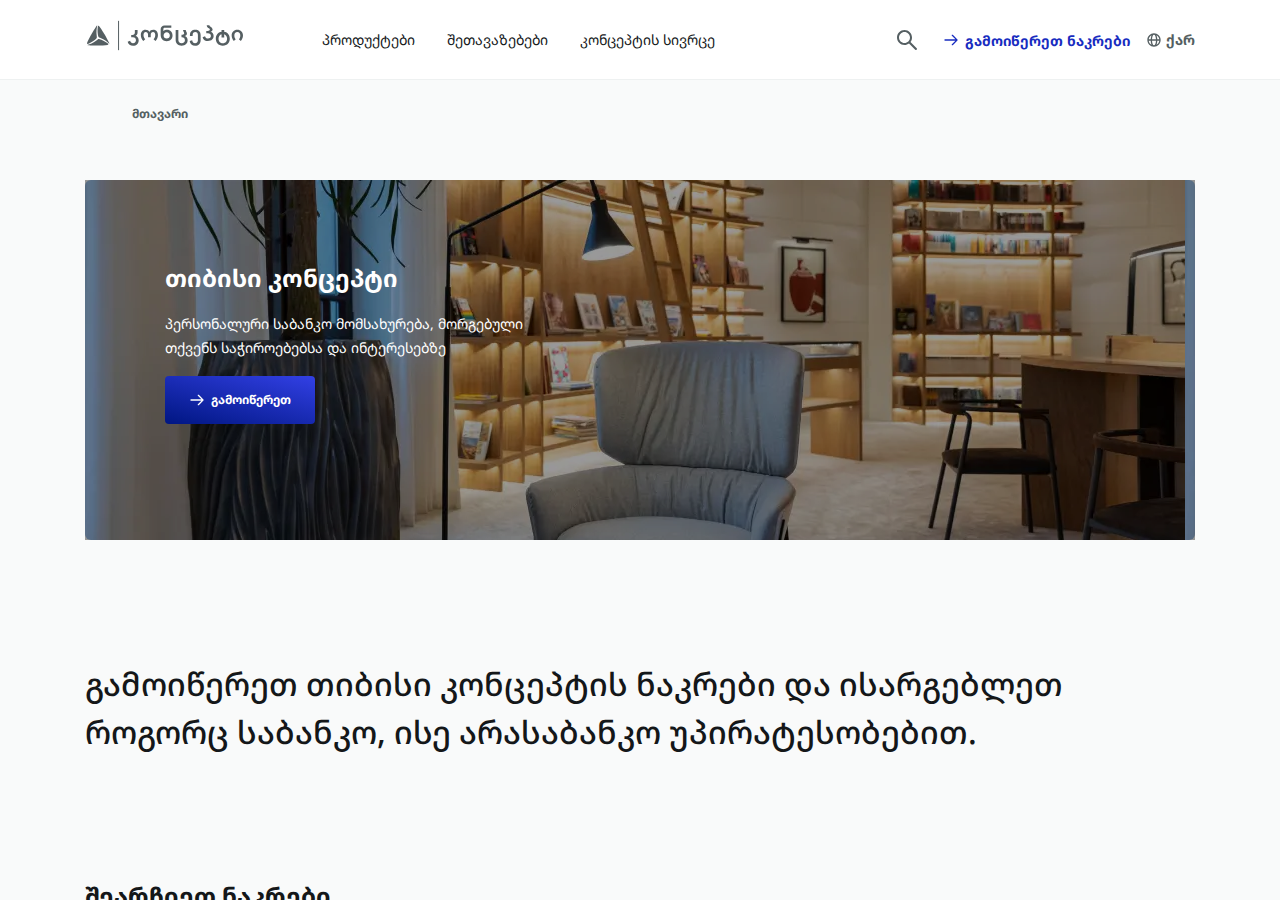
==== commit 0f994530: "added styles" ====
--- a/index.html
+++ b/index.html
@@ -20,15 +20,15 @@
 					<div class="header-container">
 						<div class="header-logo">
 							<svg id="Layer_1" data-name="Layer 1" xmlns="http://www.w3.org/2000/svg" version="1.1" width="165" height="32" viewbox="0 0 165 32" fill="currentColor">
-								<path
+								<path class="hide-element"
 									d="M81.72,12.35c-1.84,0-3.11,1.39-3.11,3.09s1.15,3.09,3.11,3.09,3.1-1.39,3.1-3.09-1.26-3.09-3.1-3.09ZM68.36,9.65c2.85,0,4.6,2.21,4.6,5.38h0c0,2.48-.88,4.38-2.47,5.91l-1.94-1.63c.9-1.01,1.71-2.58,1.71-4.27,0-1.81-.91-2.92-2.24-2.92s-2.27.86-2.27,2.67v2.57h-2.71v-2.57c0-1.81-.94-2.67-2.27-2.67s-2.24,1.11-2.24,2.92v.16c.05,1.64.83,3.14,1.71,4.12l-1.94,1.63c-1.59-1.53-2.47-3.42-2.47-5.9h0s0-.14,0-.14c.05-3.1,1.78-5.24,4.6-5.24,1.99,0,3.4.9,3.96,2.25.57-1.35,1.97-2.25,3.96-2.25ZM152.31,9.65c3.48,0,5.68,2.6,5.68,5.72,0,2.34-.77,4.13-2.16,5.57l-1.95-1.61c1.09-1.4,1.41-2.67,1.41-3.95,0-1.83-1.02-3.27-2.97-3.27s-2.97,1.44-2.97,3.27c0,1.28.31,2.55,1.41,3.95l-1.95,1.61c-1.39-1.44-2.16-3.23-2.16-5.57,0-3.11,2.2-5.72,5.68-5.72ZM124.49,5.33v.12c0,1.21,3.11,1.73,3.11,4.12,0,1.18-.93,2-2.04,2.25,1.9.61,3.08,2.11,3.08,4.27,0,2.87-2.15,4.97-5.7,4.97-2.57,0-4.77-1.44-5.34-3.91l2.44-1.01c.39,1.49,1.5,2.45,2.9,2.45,1.97,0,2.97-1.15,2.97-2.55,0-1.64-1.15-2.68-2.97-2.68h-1.67v-2.45h1.52c1.31,0,2.08-.49,2.08-1.33,0-1.54-3.11-1.58-3.11-4.06v-.18h2.73ZM86.32,5.41v2.45h-6.62c-.99,0-1.33.59-1.33,1.33v2.1c.78-1.19,2.48-1.55,3.64-1.55,3.5,0,5.52,2.52,5.52,5.7s-2.18,5.7-5.81,5.7-6.05-2.43-6.05-6.2v-5.67c0-2.13,1.44-3.86,3.88-3.86h6.78ZM136.74,14.33c-2.26.48-3.15,2.49-3.2,4.38.06,2.17,1.21,4.49,4.27,4.49s4.21-2.32,4.27-4.49c-.05-1.86-.9-3.82-3.07-4.35.07.39.21,1.28.21,1.99v1.19h-2.71v-1.19c0-.72.15-1.65.22-2.02ZM139.23,9.94v.57c0,.42-.05.92-.11,1.33,3.88.56,5.69,3.65,5.69,6.87,0,3.56-2.22,6.96-7,6.96s-7-3.4-7-6.96c0-3.25,1.85-6.37,5.81-6.88-.06-.41-.11-.89-.11-1.31v-.57h2.71ZM100.78,9.94v.12c0,1.49,1.15,1.84,1.15,3.41,0,1.49-.97,2.24-2.37,2.52,2.02.55,3.08,1.93,3.08,4.21,0,3.04-2.2,5.46-6,5.46s-5.98-2.55-5.98-5.68v-10.05h2.71v10.05c0,1.65,1.1,3.2,3.27,3.2s3.27-1.45,3.27-3.05c0-1.78-1.15-2.93-2.97-2.93h-.46v-2.45h1.04c1.04,0,1.67-.55,1.67-1.39,0-1.22-1.15-1.44-1.15-3.26v-.18h2.73ZM110.29,9.65c3.31,0,5.35,1.92,5.35,5.35v5.39c0,3.05-2.1,5.28-5.47,5.28-3.02,0-5.13-1.65-5.47-4.69l2.48-.69c.22,1.93,1.31,2.91,2.85,2.91,2.04,0,2.88-1.26,2.88-2.86v-5.31c0-1.66-.89-2.92-2.62-2.92s-2.64,1.26-2.64,2.92v.97h-2.71v-.99c0-3.42,2.03-5.35,5.35-5.35ZM52.59,9.94v2.38c0,1.67-.69,2.85-1.98,3.5,1.93.71,3.08,2.3,3.08,4.58,0,3.05-2.15,5.28-5.7,5.28-2.57,0-4.77-1.44-5.34-3.91l2.44-1.01c.39,1.49,1.5,2.45,2.9,2.45,1.97,0,2.97-1.26,2.97-2.86,0-1.78-1.15-2.99-2.97-2.99h-1.79v-2.45h1.18c1.69,0,2.48-.99,2.48-2.38v-2.57h2.73Z"
 									class="cls-2"
 								></path>
-								<path
+								<path class="tbc-logo"
 									d="M13.92,5.92c.11.06.26.23.29.26,1.47,1.7,4.2,6.2,5.31,8.09,1.39,2.36,4.58,8.29,4.85,9.07.03.08,0,.18-.07.23-.08.05-.17.09-.4-.15-1.24-1.25-4.11-3.68-8.84-5.6-.25-.1-.47-.19-.68-.28-.66-.33-1.03-.82-1.21-1.5-.53-2.01-.91-5.76-.39-9,.02-.11.08-.5.21-.8.21-.45.6-.5.92-.32ZM12.14,5.48c.09.04.16.1.07.41-.47,1.7-1.14,5.39-.45,10.44.04.26.07.5.09.73.04.74-.2,1.3-.69,1.79-1.48,1.46-4.54,3.66-7.61,4.83-.11.04-.47.18-.8.21-.5.05-.74-.26-.74-.63,0-.13.07-.34.08-.38.74-2.12,3.29-6.73,4.37-8.63,1.35-2.38,4.91-8.1,5.45-8.73.05-.07.15-.1.23-.06ZM14.62,19.18c2.01.55,5.45,2.09,8,4.16.09.07.39.32.58.58.29.41.14.77-.18.95-.11.06-.33.11-.37.12-2.21.42-7.48.53-9.67.54-2.74.02-9.49-.19-10.3-.34-.09-.01-.16-.08-.17-.17,0-.1,0-.19.32-.27,1.71-.45,5.25-1.71,9.28-4.84.21-.16.4-.31.58-.44.62-.41,1.23-.48,1.9-.3Z"
 									class="cls-2"
 								></path>
-								<rect x="33.06" y=".84" width=".99" height="29.32" class="cls-1"></rect>
+								<rect class="hide-element" x="33.06" y=".84" width=".99" height="29.32" class="cls-1"></rect>
 							</svg>
 						</div>
 						<nav class="header-navigation">
@@ -90,7 +90,7 @@
 									<p class="tbc-concept-cap">
 										პერსონალური საბანკო მომსახურება, მორგებული თქვენს საჭიროებებსა და ინტერესებზე
 									</p>
-									<a href="./redirect-page.html" target="_blank" class="subscribe-button-redirect">
+									<a href="https://tbcconcept.ge/ge/products/kits" class="subscribe-button-redirect">
 										<button class="subscribe-button">
 											<svg width="16" height="16" viewbox="0 0 16 16" fill="currentColor" xmlns="http://www.w3.org/2000/svg">
 												<path
@@ -119,7 +119,7 @@
 									<div class="package-digital package">
 										<div class="package-inner-content">
 											<h3 class="package-inner-content-text">ციფრული</h3>
-											<a class="package-redirect" href="./redirect-page.html" target="_blank">
+											<a class="package-redirect" href="https://tbcconcept.ge/ge/singleview/245-digital-kit" target="_blank">
 												<svg width="16" height="16" viewbox="0 0 16 16" fill="currentColor" xmlns="http://www.w3.org/2000/svg">
 													<path
 														d="M9.7987 2.86675L14.4654 7.53341C14.732 7.80008 14.732 8.20008 14.4654 8.46675L9.7987 13.1334C9.53203 13.4001 9.13203 13.4001 8.86537 13.1334C8.5987 12.8667 8.5987 12.4667 8.86537 12.2001L12.3987 8.66675H1.9987C1.5987 8.66675 1.33203 8.40008 1.33203 8.00008C1.33203 7.60008 1.5987 7.33341 1.9987 7.33341H12.3987L8.86537 3.80008C8.73203 3.66675 8.66536 3.53341 8.66536 3.33341C8.66536 3.13341 8.73203 3.00008 8.86537 2.86675C9.13203 2.60008 9.53203 2.60008 9.7987 2.86675Z"
@@ -133,7 +133,7 @@
 									<div class="package-360 package">
 										<div class="package-inner-content">
 											<h3 class="package-inner-content-text">360</h3>
-											<a class="package-redirect" href="./redirect-page.html" target="_blank">
+											<a class="package-redirect" href="https://tbcconcept.ge/ge/singleview/3301-concept-360" target="_blank">
 												<svg width="16" height="16" viewbox="0 0 16 16" fill="currentColor" xmlns="http://www.w3.org/2000/svg">
 													<path
 														d="M9.7987 2.86675L14.4654 7.53341C14.732 7.80008 14.732 8.20008 14.4654 8.46675L9.7987 13.1334C9.53203 13.4001 9.13203 13.4001 8.86537 13.1334C8.5987 12.8667 8.5987 12.4667 8.86537 12.2001L12.3987 8.66675H1.9987C1.5987 8.66675 1.33203 8.40008 1.33203 8.00008C1.33203 7.60008 1.5987 7.33341 1.9987 7.33341H12.3987L8.86537 3.80008C8.73203 3.66675 8.66536 3.53341 8.66536 3.33341C8.66536 3.13341 8.73203 3.00008 8.86537 2.86675C9.13203 2.60008 9.53203 2.60008 9.7987 2.86675Z"
@@ -147,7 +147,7 @@
 									<div class="package-premium package">
 										<div class="package-inner-content">
 											<h3 class="package-inner-content-text">პრემიუმი</h3>
-											<a class="package-redirect" href="./redirect-page.html" target="_blank">
+											<a class="package-redirect" href="https://tbcconcept.ge/ge/singleview/3300-premium-kit" target="_blank">
 												<svg width="16" height="16" viewbox="0 0 16 16" fill="currentColor" xmlns="http://www.w3.org/2000/svg">
 													<path
 														d="M9.7987 2.86675L14.4654 7.53341C14.732 7.80008 14.732 8.20008 14.4654 8.46675L9.7987 13.1334C9.53203 13.4001 9.13203 13.4001 8.86537 13.1334C8.5987 12.8667 8.5987 12.4667 8.86537 12.2001L12.3987 8.66675H1.9987C1.5987 8.66675 1.33203 8.40008 1.33203 8.00008C1.33203 7.60008 1.5987 7.33341 1.9987 7.33341H12.3987L8.86537 3.80008C8.73203 3.66675 8.66536 3.53341 8.66536 3.33341C8.66536 3.13341 8.73203 3.00008 8.86537 2.86675C9.13203 2.60008 9.53203 2.60008 9.7987 2.86675Z"
@@ -181,7 +181,7 @@
 							<div class="offers-wrapper">
 								<div class="heading-wrapper">
 									<h2 class="offers-heading">შეთავაზებები</h2>
-									<a href="./redirect-page.html" class="offers-redirect">
+									<a href="https://tbcconcept.ge/ge/lifestyle/offers" class="offers-redirect">
 										<div class="arrow-btn">
 											<svg width="16" height="16" viewBox="0 0 16 16" fill="currentColor" xmlns="http://www.w3.org/2000/svg">
 												<path
@@ -304,6 +304,8 @@
 							<div class="digital-bank-wrapper">
 								<div class="digital-bank-inner-content">
 									<h2 class="digital-bank-main-text">ციფრული ბანკი</h2>
+									<img src="./images/smartphone.png" class="smartphone-img"/>
+									<img src="./images/smartphone.png" class="smartphone-img-small"/>
 									<p class="digital-bank-caption">
 										შეასრულეთ საბანკო ოპერაციები დისტანციურად, ციფრული ბანკის დახმარებით
 									</p>
@@ -316,7 +318,6 @@
 										</a>
 									</div>
 								</div>
-								<img src="./images/smartphone.png" class="smartphone-img" />
 							</div>
 						</section>
 						<section class="section-products">
@@ -386,7 +387,7 @@
 									<p class="tbc-concept-cap">
 										თქვენი სანდო პარტნიორი ფინანსურ რჩევებსა და ოპერაციებში
 									</p>
-									<a href="./redirect-page.html" target="_blank" class="subscribe-button-redirect">
+									<a href="https://tbcconcept.ge/ge/products/personalbanker" target="_blank" class="subscribe-button-redirect">
 										<button class="subscribe-button">გაიგეთ მეტი</button>
 									</a>
 								</div>
--- a/css/header.css
+++ b/css/header.css
@@ -132,4 +132,20 @@
     justify-content: center;
     align-items: center;
     display: flex;
+}
+
+@media screen and (max-width: 994px) {
+    .header-navigation {
+        display: none;
+    }
+}
+
+@media screen and (max-width: 766px) {
+    .hide-element {
+        display: none;
+    }
+    
+    .tbc-logo {
+        width: 100%;
+    }
 }--- a/css/content.css
+++ b/css/content.css
@@ -1,5 +1,24 @@
 strong {
     font-weight: 700;
+}
+
+section {
+    padding-left: 47px;
+    padding-right: 47px;
+}
+
+@media screen and (max-width: 994px) {
+    section {
+        padding-top: 50px;
+        padding-bottom: 50px;
+        padding-left: 45px;
+        padding-right: 45px;
+    }
+
+    .statistics-wrapper {
+        grid-row-gap: 30px;
+        flex-direction: column;
+    }
 }
 
 .content-wrapper {
@@ -11,6 +30,7 @@
 
 .path-wrapper {
     margin: 24px 24px;
+    padding-left: 47px;
     width: 100%;
     max-width: 1110px;
     margin-left: auto;
@@ -32,8 +52,6 @@
 .section-main {
     padding-top: 32px;
     padding-bottom: 60px;
-    padding-left: 47px;
-    padding-right: 47px;
     position: relative;
 }
 
@@ -109,8 +127,6 @@
 .section-rewards {
     padding-top: 60px;
     padding-bottom: 60px;
-    padding-left: 47px;
-    padding-right: 47px;
     position: relative;
 }
 
@@ -290,6 +306,12 @@
     margin-inline-end: 0px;
     unicode-bidi: isolate;
     margin-bottom: 0;
+}
+
+@media screen and (max-width: 994px) {
+    .header-navigation {
+        display: none;
+    }
 }
 
 .offers-wrapper {
@@ -467,8 +489,6 @@
 
 .section-digital-bank {
     background-color: #fff;
-    padding-left: 47px;
-    padding-right: 47px;
     position: relative;
 }
 
@@ -536,6 +556,54 @@
     right: 0;
 }
 
+.smartphone-img-small {
+    display: none;
+}
+
+@media screen and (max-width: 766px) {
+    .digital-bank-wrapper {
+        min-height: 0;
+        flex-direction: column;
+        padding-top: 45px;
+        padding-bottom: 45px;
+        min-height: 374px;
+        justify-content: flex-start;
+        align-items: center;
+        padding-top: 32px;
+        padding-bottom: 32px;
+        display: flex;
+        position: relative;
+    }
+
+    .digital-bank-inner-content {
+        width: 100%;
+        grid-row-gap: 28px;
+        width: 55%;
+        grid-row-gap: 16px;
+        flex-direction: column;
+        flex: none;
+        display: flex;
+        margin: auto;
+    }
+
+    .smartphone-img {
+        display: none;
+    }
+
+    .smartphone-img-small {
+        max-width: 100%;
+        object-fit: contain;
+        align-self: flex-end;
+        padding: auto;
+        top: auto;
+        bottom: 0;
+        left: auto;
+        right: 0;
+        display: block;
+    }
+}
+
+
 .product-card {
     width: 421.843px;
     margin-right: 30px;
--- a/css/footer.css
+++ b/css/footer.css
@@ -12,11 +12,23 @@
     padding-top: 60px;
 }
 
+@media screen and (max-width: 994px) {
+    .footer-body,
+    .footer-bottom {
+        padding-left: 45px;
+        padding-right: 45px;
+    }
+}
+
+.footer-body,
+.footer-bottom {
+    padding-left: 47px;
+    padding-right: 47px;
+}
+
 .footer-body {
     background-color: #fff;
     padding-bottom: 45px;
-    padding-left: 47px;
-    padding-right: 47px;
 }
 
 .footer-body-container {
@@ -104,8 +116,6 @@
     padding-top: 28px;
     padding-bottom: 28px;
     font-size: 12px;
-    padding-left: 47px;
-    padding-right: 47px;
 }
 
 .footer-bottom-container {
@@ -151,4 +161,16 @@
 .footer-card-nav-element-logo:hover {
     text-decoration: underline;
     color: #555f62;
-}+}
+
+@media screen and (max-width: 766px) {
+    .footer-body-inner-container {
+        grid-row-gap: 0;
+        display: flex;
+        flex-direction: column;
+        margin-left: -45px;
+        margin-right: -45px;
+        margin: auto;
+        width: fit-content;
+    }
+}
